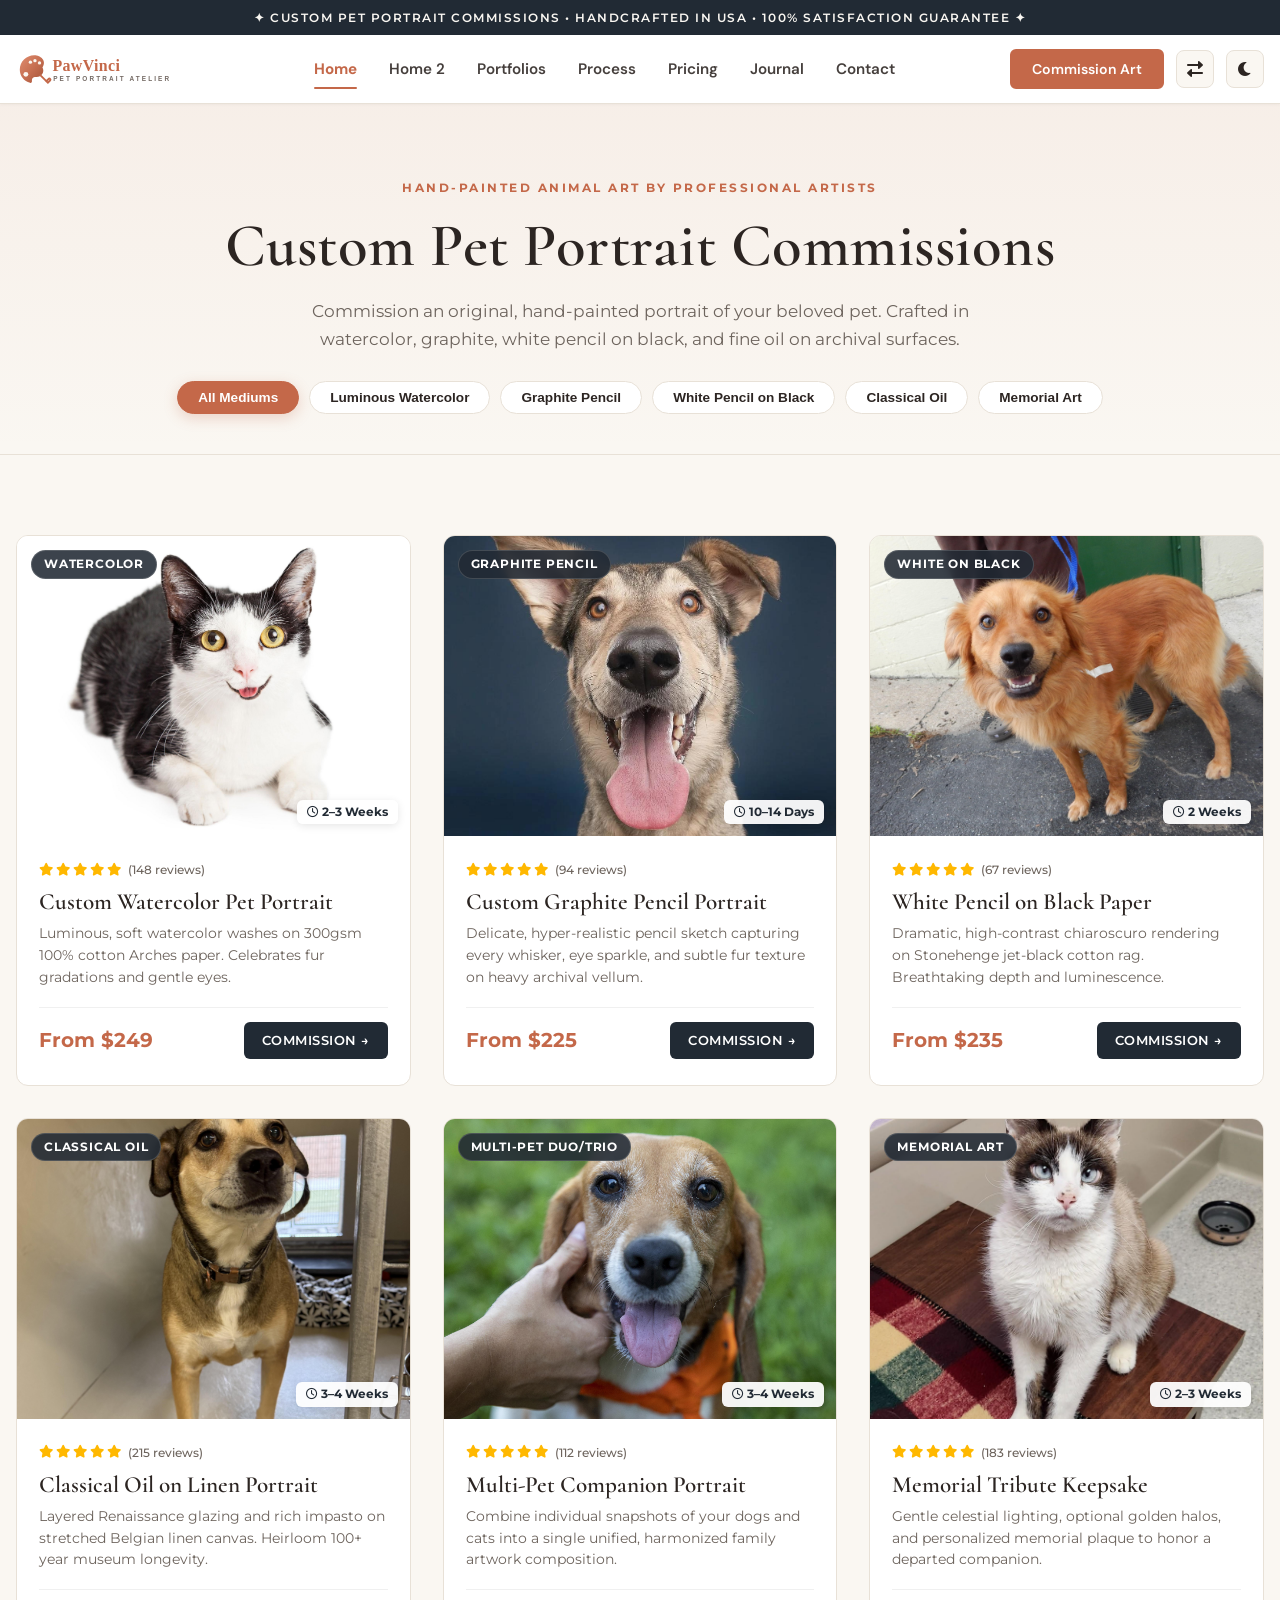
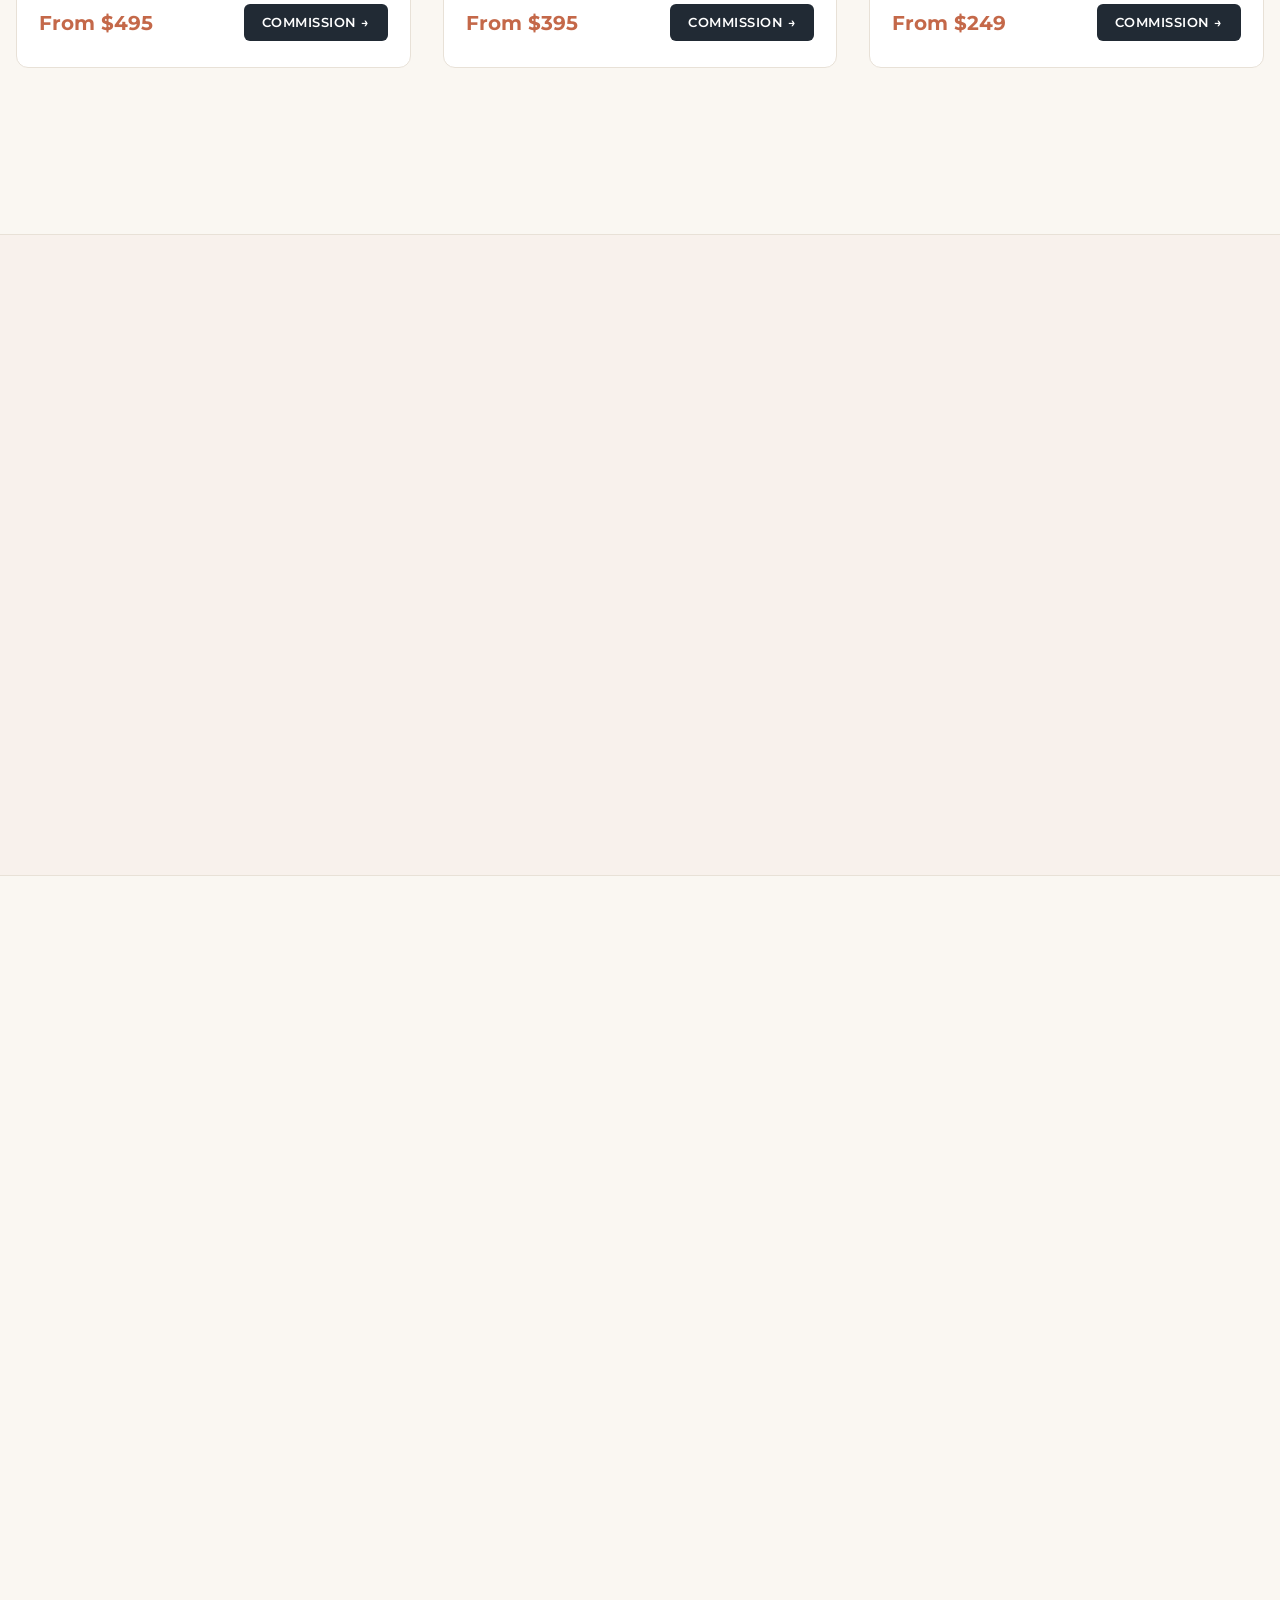
==== index.html @ a44b0733 "feat: complete PawVinci Custom Pet Portrait Artist Studio website" ====
<!DOCTYPE html>
<html lang="en" dir="ltr" data-theme="light">

<head>
  <meta charset="UTF-8">
  <meta name="viewport" content="width=device-width, initial-scale=1.0">
  <title>PawVinci Atelier | Custom Pet Portrait Commissions &amp; Hand-Painted Animal Art</title>
  <link rel="icon" type="image/svg+xml" href="assets/images/favicon.svg">
  <meta name="description"
    content="Commission a custom, hand-painted portrait of your pet. Crafted in watercolor, graphite, white pencil, and oil by professional fine artists.">
  <link
    href="https://fonts.googleapis.com/css2?family=Cormorant:ital,wght@0,400;0,600;0,700;1,400;1,600&family=Montserrat:wght@300;400;500;600;700&family=Playfair+Display:ital,wght@0,600;0,700;1,400&family=DM+Sans:wght@400;500;600;700&display=swap"
    rel="stylesheet">
  <link rel="stylesheet" href="assets/css/style.css">
  <link rel="stylesheet" href="https://cdnjs.cloudflare.com/ajax/libs/font-awesome/6.0.0/css/all.min.css">
  <link rel="stylesheet" href="assets/css/rtl.css">
  <style>
    :root {
      --collection-serif: 'Cormorant', 'Playfair Display', serif;
      --collection-sans: 'Montserrat', 'DM Sans', sans-serif;
      --collection-primary: #C46849;
      --collection-dark: #212A34;
      --collection-bg: var(--bg-light);
      --collection-surface: var(--surface-color);
    }

    body {
      font-family: var(--collection-sans);
    }

    /* Collection Hero */
    .collection-hero {
      padding: 70px 0 40px;
      text-align: center;
      background: linear-gradient(180deg, rgba(196, 104, 73, 0.06) 0%, rgba(250, 247, 242, 0) 100%);
      border-bottom: 1px solid var(--border-color);
    }

    .collection-eyebrow {
      font-size: 0.78rem;
      font-weight: 700;
      text-transform: uppercase;
      letter-spacing: 2.5px;
      color: var(--primary);
      margin-bottom: 12px;
      display: inline-block;
    }

    .collection-title {
      font-family: var(--collection-serif);
      font-size: clamp(2.4rem, 5vw, 3.8rem);
      font-weight: 600;
      color: var(--text-color);
      line-height: 1.18;
      max-width: 850px;
      margin: 0 auto 16px;
      letter-spacing: 0.5px;
    }

    .collection-lead {
      font-size: 1.05rem;
      color: var(--text-muted);
      max-width: 680px;
      margin: 0 auto 28px;
      line-height: 1.65;
    }

    /* Filter / Medium Tabs */
    .collection-filter-bar {
      display: flex;
      justify-content: center;
      flex-wrap: wrap;
      gap: 10px;
      margin-top: 24px;
    }

    .filter-pill {
      background: var(--surface-color);
      border: 1px solid var(--border-color);
      color: var(--text-color);
      padding: 8px 20px;
      border-radius: 30px;
      font-size: 0.85rem;
      font-weight: 600;
      cursor: pointer;
      transition: all 0.25s ease;
    }

    .filter-pill:hover,
    .filter-pill.active {
      background: var(--primary);
      border-color: var(--primary);
      color: #fff;
      box-shadow: 0 4px 14px rgba(196, 104, 73, 0.25);
    }

    /* Product Collection Grid */
    .collection-products-grid {
      display: grid;
      grid-template-columns: repeat(3, 1fr);
      gap: 32px;
      padding: 50px 0 70px;
    }

    @media (max-width: 992px) {
      .collection-products-grid {
        grid-template-columns: repeat(2, 1fr);
        gap: 24px;
      }
    }

    @media (max-width: 600px) {
      .collection-products-grid {
        grid-template-columns: 1fr;
      }
    }

    .product-artwork-card {
      background: var(--surface-color);
      border: 1px solid var(--border-color);
      border-radius: 12px;
      overflow: hidden;
      display: flex;
      flex-direction: column;
      transition: transform 0.35s ease, box-shadow 0.35s ease, border-color 0.35s ease;
      position: relative;
    }

    .product-artwork-card:hover {
      transform: translateY(-6px);
      box-shadow: 0 16px 36px rgba(0, 0, 0, 0.08);
      border-color: var(--card-hover-border);
    }

    .product-img-wrapper {
      position: relative;
      height: 300px;
      overflow: hidden;
      background: #F2ECE4;
    }

    .product-img-wrapper img {
      width: 100%;
      height: 100%;
      object-fit: cover;
      transition: transform 0.5s ease;
    }

    .product-artwork-card:hover .product-img-wrapper img {
      transform: scale(1.05);
    }

    .product-medium-tag {
      position: absolute;
      top: 14px;
      left: 14px;
      background: rgba(33, 42, 52, 0.88);
      backdrop-filter: blur(4px);
      color: #fff;
      font-size: 0.72rem;
      font-weight: 700;
      letter-spacing: 0.8px;
      text-transform: uppercase;
      padding: 4px 12px;
      border-radius: 20px;
      border: 1px solid rgba(255, 255, 255, 0.15);
    }

    .product-badge-turnaround {
      position: absolute;
      bottom: 12px;
      right: 12px;
      background: rgba(255, 255, 255, 0.94);
      color: var(--collection-dark);
      font-size: 0.72rem;
      font-weight: 700;
      padding: 3px 10px;
      border-radius: 6px;
      box-shadow: 0 2px 8px rgba(0, 0, 0, 0.1);
    }

    .product-card-body {
      padding: 24px 22px 26px;
      display: flex;
      flex-direction: column;
      flex-grow: 1;
    }

    .product-stars {
      color: #FFB800;
      font-size: 0.8rem;
      margin-bottom: 8px;
      display: flex;
      align-items: center;
      gap: 3px;
    }

    .product-stars span {
      color: var(--text-muted);
      font-size: 0.78rem;
      font-weight: 500;
      margin-left: 4px;
    }

    .product-card-title {
      font-family: var(--collection-serif);
      font-size: 1.45rem;
      font-weight: 600;
      color: var(--text-color);
      line-height: 1.25;
      margin-bottom: 6px;
    }

    .product-card-desc {
      font-size: 0.88rem;
      color: var(--text-muted);
      line-height: 1.55;
      margin-bottom: 18px;
      flex-grow: 1;
    }

    .product-card-footer {
      display: flex;
      justify-content: space-between;
      align-items: center;
      border-top: 1px solid rgba(0, 0, 0, 0.06);
      padding-top: 14px;
      margin-top: auto;
    }

    .product-price-display {
      font-size: 1.25rem;
      font-weight: 700;
      color: var(--primary);
    }

    .product-order-btn {
      padding: 8px 18px;
      background: var(--collection-dark);
      color: #fff;
      border-radius: 6px;
      font-size: 0.82rem;
      font-weight: 600;
      letter-spacing: 0.5px;
      text-transform: uppercase;
      transition: all 0.2s ease;
    }

    .product-order-btn:hover {
      background: var(--primary);
      transform: translateY(-2px);
    }

    /* Artist Bio Section */
    .artist-story-section {
      background: rgba(196, 104, 73, 0.04);
      padding: 80px 0;
      border-top: 1px solid var(--border-color);
      border-bottom: 1px solid var(--border-color);
    }

    .artist-split-grid {
      display: grid;
      grid-template-columns: 1fr 1.25fr;
      gap: 50px;
      align-items: center;
    }

    @media (max-width: 850px) {
      .artist-split-grid {
        grid-template-columns: 1fr;
        gap: 30px;
      }
    }

    .artist-portrait-img {
      width: 100%;
      height: 480px;
      object-fit: cover;
      border-radius: 16px;
      box-shadow: 0 16px 36px rgba(0, 0, 0, 0.08);
      border: 4px solid #fff;
    }

    /* Reviews Section (Judge.me Style) */
    .reviews-badge-header {
      text-align: center;
      margin-bottom: 40px;
    }

    .reviews-card-grid {
      display: grid;
      grid-template-columns: repeat(auto-fit, minmax(300px, 1fr));
      gap: 24px;
    }

    .collection-review-card {
      background: var(--surface-color);
      border: 1px solid var(--border-color);
      border-radius: 12px;
      padding: 24px;
      box-shadow: 0 4px 16px rgba(0, 0, 0, 0.02);
    }
  </style>
</head>

<body>

  <!-- Top Announcement Bar -->
  <div class="top-announcement-bar">
    <span>✦ Custom Pet Portrait Commissions &bull; Handcrafted in USA &bull; 100% Satisfaction Guarantee ✦</span>
  </div>

  <!-- Drawer Nav -->
  <div class="drawer-overlay"></div>
  <nav class="nav-drawer">
    <button class="drawer-close" aria-label="Close menu">&times;</button>
    <div class="drawer-links">
      <a href="index.html" class="active">Home</a>
      <a href="home2.html">Home 2</a>
      <a href="services.html">Portfolios</a>
      <a href="about.html">Process</a>
      <a href="pricing.html">Pricing</a>
      <a href="blog.html">Journal</a>
      <a href="contact.html">Contact</a>
    </div>
    <div class="drawer-actions">
      <div class="drawer-toggles">
        <button class="btn-icon rtl-toggle" aria-label="Toggle RTL" title="Toggle RTL"><i
            class="fa-solid fa-right-left"></i></button>
        <button class="btn-icon theme-toggle" aria-label="Toggle dark mode" title="Toggle Theme"><i
            class="fa-solid fa-moon"></i></button>
      </div>
      <a href="contact.html" class="btn btn-primary btn-full">Commission Art</a>
    </div>
  </nav>

  <!-- Main Nav -->
  <nav class="navbar">
    <div class="container">
      <a href="index.html" class="logo">
        <img src="assets/images/logo.svg" alt="PawVinci Pet Portrait Studio" style="height: 38px; width: auto;">
      </a>
      <div class="nav-links">
        <a href="index.html" class="active">Home</a>
        <a href="home2.html">Home 2</a>
        <a href="services.html">Portfolios</a>
        <a href="about.html">Process</a>
        <a href="pricing.html">Pricing</a>
        <a href="blog.html">Journal</a>
        <a href="contact.html">Contact</a>
      </div>
      <div class="nav-actions">
        <a href="contact.html" class="btn btn-primary btn-nav">Commission Art</a>
        <button class="btn-icon rtl-toggle" aria-label="Toggle RTL" title="Toggle RTL"><i
            class="fa-solid fa-right-left"></i></button>
        <button class="btn-icon theme-toggle" aria-label="Toggle dark mode" title="Toggle Theme"><i
            class="fa-solid fa-moon"></i></button>
      </div>
      <button class="hamburger" aria-label="Open menu"><i class="fa-solid fa-bars"></i></button>
    </div>
  </nav>

  <!-- Section 1: Collection Hero Header -->
  <header class="collection-hero">
    <div class="container">
      <span class="collection-eyebrow">Hand-Painted Animal Art by Professional Artists</span>
      <h1 class="collection-title">Custom Pet Portrait Commissions</h1>
      <p class="collection-lead">
        Commission an original, hand-painted portrait of your beloved pet. Crafted in watercolor, graphite, white pencil
        on black, and fine oil on archival surfaces.
      </p>

      <!-- Filter / Category Tabs -->
      <div class="collection-filter-bar fade-in-up">
        <button class="filter-pill active" onclick="filterMedium('all', this)">All Mediums</button>
        <button class="filter-pill" onclick="filterMedium('watercolor', this)">Luminous Watercolor</button>
        <button class="filter-pill" onclick="filterMedium('graphite', this)">Graphite Pencil</button>
        <button class="filter-pill" onclick="filterMedium('white-pencil', this)">White Pencil on Black</button>
        <button class="filter-pill" onclick="filterMedium('oil', this)">Classical Oil</button>
        <button class="filter-pill" onclick="filterMedium('memorial', this)">Memorial Art</button>
      </div>
    </div>
  </header>

  <!-- Section 2: Collection Product Showcase Grid -->
  <section class="section-padding" style="padding-top: 30px;">
    <div class="container">

      <div class="collection-products-grid">

        <!-- Product 1: Watercolor Portrait -->
        <article class="product-artwork-card fade-in-up" data-category="watercolor">
          <div class="product-img-wrapper">
            <img src="assets/images/CATS.png"
              alt="Custom Watercolor Pet Portrait">
            <span class="product-medium-tag">Watercolor</span>
            <span class="product-badge-turnaround"><i class="fa-regular fa-clock"></i> 2–3 Weeks</span>
          </div>
          <div class="product-card-body">
            <div class="product-stars">
              <i class="fa-solid fa-star"></i><i class="fa-solid fa-star"></i><i class="fa-solid fa-star"></i><i
                class="fa-solid fa-star"></i><i class="fa-solid fa-star"></i>
              <span>(148 reviews)</span>
            </div>
            <h3 class="product-card-title">Custom Watercolor Pet Portrait</h3>
            <p class="product-card-desc">Luminous, soft watercolor washes on 300gsm 100% cotton Arches paper. Celebrates
              fur gradations and gentle eyes.</p>
            <div class="product-card-footer">
              <span class="product-price-display">From $249</span>
              <a href="contact.html?style=watercolor" class="product-order-btn">Commission &rarr;</a>
            </div>
          </div>
        </article>

        <!-- Product 2: Graphite Pencil Portrait -->
        <article class="product-artwork-card fade-in-up" data-category="graphite" style="transition-delay: 100ms;">
          <div class="product-img-wrapper">
            <img src="assets/images/DOGS.png"
              alt="Custom Graphite Pencil Pet Portrait">
            <span class="product-medium-tag">Graphite Pencil</span>
            <span class="product-badge-turnaround"><i class="fa-regular fa-clock"></i> 10–14 Days</span>
          </div>
          <div class="product-card-body">
            <div class="product-stars">
              <i class="fa-solid fa-star"></i><i class="fa-solid fa-star"></i><i class="fa-solid fa-star"></i><i
                class="fa-solid fa-star"></i><i class="fa-solid fa-star"></i>
              <span>(94 reviews)</span>
            </div>
            <h3 class="product-card-title">Custom Graphite Pencil Portrait</h3>
            <p class="product-card-desc">Delicate, hyper-realistic pencil sketch capturing every whisker, eye sparkle,
              and subtle fur texture on heavy archival vellum.</p>
            <div class="product-card-footer">
              <span class="product-price-display">From $225</span>
              <a href="contact.html?style=graphite" class="product-order-btn">Commission &rarr;</a>
            </div>
          </div>
        </article>

        <!-- Product 3: White Pencil on Black Paper -->
        <article class="product-artwork-card fade-in-up" data-category="white-pencil" style="transition-delay: 200ms;">
          <div class="product-img-wrapper">
            <img src="assets/images/Duke.png"
              alt="Custom White Pencil on Black Paper Portrait">
            <span class="product-medium-tag">White on Black</span>
            <span class="product-badge-turnaround"><i class="fa-regular fa-clock"></i> 2 Weeks</span>
          </div>
          <div class="product-card-body">
            <div class="product-stars">
              <i class="fa-solid fa-star"></i><i class="fa-solid fa-star"></i><i class="fa-solid fa-star"></i><i
                class="fa-solid fa-star"></i><i class="fa-solid fa-star"></i>
              <span>(67 reviews)</span>
            </div>
            <h3 class="product-card-title">White Pencil on Black Paper</h3>
            <p class="product-card-desc">Dramatic, high-contrast chiaroscuro rendering on Stonehenge jet-black cotton
              rag. Breathtaking depth and luminescence.</p>
            <div class="product-card-footer">
              <span class="product-price-display">From $235</span>
              <a href="contact.html?style=whitepencil" class="product-order-btn">Commission &rarr;</a>
            </div>
          </div>
        </article>

        <!-- Product 4: Classical Oil on Linen -->
        <article class="product-artwork-card fade-in-up" data-category="oil">
          <div class="product-img-wrapper">
            <img src="assets/images/Luna.png"
              alt="Custom Classical Oil on Linen Portrait">
            <span class="product-medium-tag">Classical Oil</span>
            <span class="product-badge-turnaround"><i class="fa-regular fa-clock"></i> 3–4 Weeks</span>
          </div>
          <div class="product-card-body">
            <div class="product-stars">
              <i class="fa-solid fa-star"></i><i class="fa-solid fa-star"></i><i class="fa-solid fa-star"></i><i
                class="fa-solid fa-star"></i><i class="fa-solid fa-star"></i>
              <span>(215 reviews)</span>
            </div>
            <h3 class="product-card-title">Classical Oil on Linen Portrait</h3>
            <p class="product-card-desc">Layered Renaissance glazing and rich impasto on stretched Belgian linen canvas.
              Heirloom 100+ year museum longevity.</p>
            <div class="product-card-footer">
              <span class="product-price-display">From $495</span>
              <a href="contact.html?style=oil" class="product-order-btn">Commission &rarr;</a>
            </div>
          </div>
        </article>

        <!-- Product 5: Multi-Pet Commission -->
        <article class="product-artwork-card fade-in-up" data-category="watercolor" style="transition-delay: 100ms;">
          <div class="product-img-wrapper">
            <img src="assets/images/Milo.png"
              alt="Multi-Pet Duo and Trio Commission">
            <span class="product-medium-tag">Multi-Pet Duo/Trio</span>
            <span class="product-badge-turnaround"><i class="fa-regular fa-clock"></i> 3–4 Weeks</span>
          </div>
          <div class="product-card-body">
            <div class="product-stars">
              <i class="fa-solid fa-star"></i><i class="fa-solid fa-star"></i><i class="fa-solid fa-star"></i><i
                class="fa-solid fa-star"></i><i class="fa-solid fa-star"></i>
              <span>(112 reviews)</span>
            </div>
            <h3 class="product-card-title">Multi-Pet Companion Portrait</h3>
            <p class="product-card-desc">Combine individual snapshots of your dogs and cats into a single unified,
              harmonized family artwork composition.</p>
            <div class="product-card-footer">
              <span class="product-price-display">From $395</span>
              <a href="contact.html?style=multipet" class="product-order-btn">Commission &rarr;</a>
            </div>
          </div>
        </article>

        <!-- Product 6: Memorial Tribute Art -->
        <article class="product-artwork-card fade-in-up" data-category="memorial" style="transition-delay: 200ms;">
          <div class="product-img-wrapper">
            <img src="assets/images/Chloe.png"
              alt="Memorial Tribute Pet Portrait">
            <span class="product-medium-tag">Memorial Art</span>
            <span class="product-badge-turnaround"><i class="fa-regular fa-clock"></i> 2–3 Weeks</span>
          </div>
          <div class="product-card-body">
            <div class="product-stars">
              <i class="fa-solid fa-star"></i><i class="fa-solid fa-star"></i><i class="fa-solid fa-star"></i><i
                class="fa-solid fa-star"></i><i class="fa-solid fa-star"></i>
              <span>(183 reviews)</span>
            </div>
            <h3 class="product-card-title">Memorial Tribute Keepsake</h3>
            <p class="product-card-desc">Gentle celestial lighting, optional golden halos, and personalized memorial
              plaque to honor a departed companion.</p>
            <div class="product-card-footer">
              <span class="product-price-display">From $249</span>
              <a href="contact.html?style=memorial" class="product-order-btn">Commission &rarr;</a>
            </div>
          </div>
        </article>

      </div>

    </div>
  </section>

  <!-- Section 3: Meet Artist Eleanor Vance (Atelier Story) -->
  <section class="artist-story-section">
    <div class="container">
      <div class="artist-split-grid">
        <div class="fade-in-up">
          <img src="assets/images/artist-studio.jpg"
            alt="Artist in Studio" class="artist-portrait-img">
        </div>
        <div class="fade-in-up" style="transition-delay: 150ms;">
          <span class="collection-eyebrow">Behind the Brush</span>
          <h2
            style="font-family: var(--collection-serif); font-size: clamp(2rem, 3.5vw, 2.75rem); color: var(--text-color); margin-bottom: 16px;">
            "Every animal has a soul worth celebrating in fine art."
          </h2>
          <p style="color: var(--text-muted); font-size: 1rem; line-height: 1.7; margin-bottom: 16px;">
            Welcome to the atelier! I specialize in capturing the nuanced expressions, the mischievous twinkle in the
            eyes, and the quiet devotion of your furry companions.
          </p>
          <p style="color: var(--text-muted); font-size: 1rem; line-height: 1.7; margin-bottom: 24px;">
            Whether working in fluid translucent watercolors or rich classical oils, every portrait is hand-painted on
            museum-grade archival surfaces with 100% devotion.
          </p>
          <div style="display: flex; gap: 16px; flex-wrap: wrap;">
            <a href="about.html" class="btn btn-primary">Read Commission Process</a>
            <a href="contact.html" class="btn btn-outline">Send Your Photos &rarr;</a>
          </div>
        </div>
      </div>
    </div>
  </section>

  <!-- Section 4: Verified Reviews -->
  <section class="section-padding">
    <div class="container">
      <div class="reviews-badge-header fade-in-up">
        <span class="collection-eyebrow">Verified Collector Reviews</span>
        <h2 style="font-family: var(--collection-serif); font-size: clamp(2rem, 4vw, 3rem); color: var(--text-color);">
          Loved by Pet Parents Across the Globe
        </h2>
        <div style="display: flex; align-items: center; justify-content: center; gap: 8px; margin-top: 8px;">
          <div style="color: #FFB800; font-size: 1.1rem;">
            <i class="fa-solid fa-star"></i><i class="fa-solid fa-star"></i><i class="fa-solid fa-star"></i><i
              class="fa-solid fa-star"></i><i class="fa-solid fa-star"></i>
          </div>
          <strong style="font-size: 1.05rem; color: var(--text-color);">5.0 / 5.0</strong>
          <span style="color: var(--text-muted); font-size: 0.9rem;">based on 840+ verified reviews</span>
        </div>
      </div>

      <div class="reviews-card-grid">
        <div class="collection-review-card fade-in-up">
          <div style="color: #FFB800; font-size: 0.85rem; margin-bottom: 8px;"><i class="fa-solid fa-star"></i><i
              class="fa-solid fa-star"></i><i class="fa-solid fa-star"></i><i class="fa-solid fa-star"></i><i
              class="fa-solid fa-star"></i></div>
          <h4 style="font-family: var(--collection-serif); font-size: 1.2rem; margin-bottom: 6px;">"Brought tears of pure
            joy!"</h4>
          <p style="font-size: 0.9rem; color: var(--text-muted); font-style: italic; margin-bottom: 12px;">"The
            watercolor portrait of our rescue dog Ollie arrived today and we couldn't stop staring. The fur details and
            eye reflections look like magic."</p>
          <strong style="font-size: 0.82rem; text-transform: uppercase; color: var(--text-color);">&mdash; Caroline M.
            &bull; Verified Buyer</strong>
        </div>

        <div class="collection-review-card fade-in-up" style="transition-delay: 100ms;">
          <div style="color: #FFB800; font-size: 0.85rem; margin-bottom: 8px;"><i class="fa-solid fa-star"></i><i
              class="fa-solid fa-star"></i><i class="fa-solid fa-star"></i><i class="fa-solid fa-star"></i><i
              class="fa-solid fa-star"></i></div>
          <h4 style="font-family: var(--collection-serif); font-size: 1.2rem; margin-bottom: 6px;">"The white pencil on
            black paper is stunning"</h4>
          <p style="font-size: 0.9rem; color: var(--text-muted); font-style: italic; margin-bottom: 12px;">"Such a
            dramatic, high-end piece. It is the first thing guests notice when walking into our dining room. Highly
            recommend!"</p>
          <strong style="font-size: 0.82rem; text-transform: uppercase; color: var(--text-color);">&mdash; Thomas K.
            &bull; Verified Buyer</strong>
        </div>

        <div class="collection-review-card fade-in-up" style="transition-delay: 200ms;">
          <div style="color: #FFB800; font-size: 0.85rem; margin-bottom: 8px;"><i class="fa-solid fa-star"></i><i
              class="fa-solid fa-star"></i><i class="fa-solid fa-star"></i><i class="fa-solid fa-star"></i><i
              class="fa-solid fa-star"></i></div>
          <h4 style="font-family: var(--collection-serif); font-size: 1.2rem; margin-bottom: 6px;">"A priceless tribute to
            our Bella"</h4>
          <p style="font-size: 0.9rem; color: var(--text-muted); font-style: italic; margin-bottom: 12px;">"We lost
            Bella last fall. Having this oil painting on our mantel brings us comfort every evening. The artist was so
            compassionate throughout."</p>
          <strong style="font-size: 0.82rem; text-transform: uppercase; color: var(--text-color);">&mdash; Michael &amp;
            Sarah G. &bull; Verified Buyer</strong>
        </div>
      </div>
    </div>
  </section>

  <!-- CTA Banner -->
  <section class="cta-banner fade-in-up">
    <div class="container" style="display: flex; flex-direction: column; align-items: center; text-align: center;">
      <span class="collection-eyebrow"
        style="color: #FAF7F2; background: rgba(255,255,255,0.18); padding: 4px 14px; border-radius: 20px;">Limited
        Studio Commissions Available</span>
      <h2 style="font-family: var(--collection-serif); font-size: clamp(2rem, 4vw, 3rem);">Commission Your Pet's Heirloom
      </h2>
      <p class="mb-6" style="max-width: 520px; color: rgba(255,255,255,0.92);">Upload your photos today for a free
        composition and medium consultation.</p>
      <a href="contact.html" class="btn btn-primary btn-lg">Request Custom Quote &rarr;</a>
    </div>
  </section>

  <!-- Footer -->
  <footer class="footer">
    <div class="container">
      <div class="footer-grid fade-in-up">
        <div style="text-align: inherit;">
          <a href="index.html" class="logo">
            <img src="assets/images/logo.svg" alt="PawVinci Pet Portrait Studio" style="height: 38px; width: auto;">
          </a>
          <p class="footer-desc">Bespoke fine art pet portraiture honoring loyal companions worldwide. Hand-crafted in
            watercolor, graphite, white pencil, and oil since 2012.</p>
          <div class="social-icons">
            <a href="#" class="social-icon instagram" aria-label="Instagram"><i class="fab fa-instagram"></i></a>
            <a href="#" class="social-icon facebook" aria-label="Facebook"><i class="fab fa-facebook-f"></i></a>
            <a href="#" class="social-icon pinterest" aria-label="Pinterest"><i class="fab fa-pinterest-p"></i></a>
            <a href="#" class="social-icon youtube" aria-label="YouTube"><i class="fab fa-youtube"></i></a>
          </div>
        </div>
        <div>
          <h4 class="footer-heading">Studio Navigation</h4>
          <ul class="footer-links">
            <li><a href="index.html">Home</a></li>
            <li><a href="home2.html">Home 2</a></li>
            <li><a href="services.html">Portfolio by Medium</a></li>
            <li><a href="about.html">Commission Process</a></li>
            <li><a href="pricing.html">Pricing &amp; Sizes</a></li>
            <li><a href="contact.html">Request a Portrait</a></li>
          </ul>
        </div>
        <div>
          <h4 class="footer-heading">Artistic Mediums</h4>
          <ul class="footer-links">
            <li><a href="services.html#watercolor">Luminous Watercolor</a></li>
            <li><a href="services.html#graphite">Graphite Pencil Sketch</a></li>
            <li><a href="services.html#white-pencil">White Pencil on Black</a></li>
            <li><a href="services.html#oil">Classical Oil on Linen</a></li>
            <li><a href="services.html#memorial">Memorial Artworks</a></li>
          </ul>
        </div>
        <div>
          <h4 class="footer-heading">Atelier Updates</h4>
          <p style="font-size: 0.88rem; color: var(--text-muted); margin-bottom: 12px;">Receive studio release
            announcements, framing guides, and pet art stories.</p>
          <form class="newsletter-form">
            <input type="email" class="form-control" placeholder="Your email address" required>
            <button type="submit" class="btn btn-primary" style="padding: 12px 18px;"
              aria-label="Subscribe">&rarr;</button>
          </form>
        </div>
      </div>
      <div class="footer-bottom fade-in-up">
        <p>&copy; 2026 PawVinci Atelier. Custom Pet Portrait Artist Studio. All rights reserved.</p>
      </div>
    </div>
  </footer>

  <button class="back-to-top" aria-label="Back to top">↑</button>
  <script src="assets/js/main.js"></script>

  <!-- Interactive Filter Script for Collection -->
  <script>
    function filterMedium(category, btn) {
      document.querySelectorAll('.filter-pill').forEach(b => b.classList.remove('active'));
      btn.classList.add('active');

      const cards = document.querySelectorAll('.product-artwork-card');
      cards.forEach(card => {
        if (category === 'all' || card.getAttribute('data-category') === category) {
          card.style.display = 'flex';
        } else {
          card.style.display = 'none';
        }
      });
    }
  </script>
</body>

</html>
---- assets/css/style.css ----
/* 1. CSS Custom Properties (:root tokens) */
:root {
  --primary: #C46849;
  --primary-hover: #AC5639;
  --secondary: #2D2522;
  --accent-ivory: #FAF6F0;
  --accent-sage: #6E8C76;
  --bg-light: #FAF7F2;
  --bg-dark: #1A1615;
  --surface-dark: #25201D;
  --font-display: 'Playfair Display', serif;
  --font-body: 'DM Sans', sans-serif;
  --text-dark: #2C2522;
  --text-light: #F7F2EC;
  --border-light: #E8E1D7;
  --border-dark: #38302B;
  --spacing-1: 4px;
  --spacing-2: 8px;
  --spacing-3: 12px;
  --spacing-4: 16px;
  --spacing-5: 24px;
  --spacing-6: 32px;
  --spacing-7: 48px;
  --spacing-8: 64px;
  --spacing-9: 96px;
  --container-width: 1280px;
}

:root {
  --bg-color: var(--bg-light);
  --surface-color: #FFFFFF;
  --text-color: var(--text-dark);
  --text-muted: #6D645D;
  --border-color: var(--border-light);
  --overlay-bg: rgba(26, 22, 21, 0.62);
  --card-hover-border: rgba(196, 104, 73, 0.45);
}

[data-theme="dark"] {
  --bg-color: var(--bg-dark);
  --surface-color: var(--surface-dark);
  --text-color: var(--text-light);
  --text-muted: #A69C95;
  --border-color: var(--border-dark);
  --overlay-bg: rgba(20, 17, 16, 0.78);
  --card-hover-border: rgba(196, 104, 73, 0.45);
}

/* 2. Reset & Base */
*,
*::before,
*::after {
  box-sizing: border-box;
  margin: 0;
  padding: 0;
}

html {
  scroll-behavior: smooth;
}

body {
  font-family: var(--font-body);
  background-color: var(--bg-color);
  color: var(--text-color);
  line-height: 1.6;
  transition: background-color 0.3s ease, color 0.3s ease;
  overflow-x: hidden;
}

a {
  text-decoration: none;
  color: inherit;
}

ul {
  list-style: none;
}

img {
  max-width: 100%;
  height: auto;
  display: block;
}

/* 3. Typography */
h1,
h2,
h3,
h4,
h5,
h6 {
  font-family: var(--font-display);
  font-weight: 700;
  line-height: 1.2;
  margin-bottom: var(--spacing-4);
}

h1 {
  font-size: clamp(2.5rem, 5vw, 4.5rem);
}

h2 {
  font-size: clamp(2rem, 4vw, 3rem);
}

h3 {
  font-size: clamp(1.5rem, 3vw, 2.25rem);
}

p {
  margin-bottom: var(--spacing-4);
  color: var(--text-muted);
}

/* 4. Utilities */
.container {
  width: 100%;
  max-width: var(--container-width);
  margin: 0 auto;
  padding: 0 var(--spacing-4);
}

.text-center {
  text-align: center;
}

.text-primary {
  color: var(--primary);
}

.mb-1 {
  margin-bottom: var(--spacing-1);
}

.mb-2 {
  margin-bottom: var(--spacing-2);
}

.mb-4 {
  margin-bottom: var(--spacing-4);
}

.mb-6 {
  margin-bottom: var(--spacing-6);
}

.mb-8 {
  margin-bottom: var(--spacing-8);
}

.mt-2 {
  margin-top: var(--spacing-2);
}

.mt-4 {
  margin-top: var(--spacing-4);
}

.mt-6 {
  margin-top: var(--spacing-6);
}

.mt-8 {
  margin-top: var(--spacing-8);
}

.mt-12 {
  margin-top: var(--spacing-9);
}

.section-padding {
  padding: var(--spacing-9) 0;
}

/* 4.5 Top Announcement Ribbon */
.top-announcement-bar {
  background: #212A34;
  color: #FAF7F2;
  padding: 9px 16px;
  font-size: 0.76rem;
  font-weight: 600;
  letter-spacing: 1.5px;
  text-transform: uppercase;
  text-align: center;
  line-height: 1.4;
  display: block;
  width: 100%;
}

[data-theme="dark"] .top-announcement-bar {
  background: #141110;
  color: #EAE5DE;
  border-bottom: 1px solid rgba(255, 255, 255, 0.06);
}

/* 5. Navbar */
.navbar {
  position: sticky;
  top: 0;
  left: 0;
  width: 100%;
  z-index: 1000;
  transition: all 0.3s ease;
  padding: 14px 0;
  background: var(--surface-color);
  border-bottom: 1px solid var(--border-color);
  color: var(--text-color);
  box-shadow: 0 1px 3px rgba(0, 0, 0, 0.04);
}

.navbar.scrolled {
  background: var(--surface-color);
  padding: 12px 0;
  box-shadow: 0 4px 20px rgba(0, 0, 0, 0.08);
}

[data-theme="dark"] .navbar {
  background: rgba(37, 32, 29, 0.96);
  border-bottom: 1px solid var(--border-color);
  color: var(--text-color);
}

[data-theme="dark"] .navbar.scrolled {
  background: rgba(30, 26, 24, 0.98);
  border-bottom: 1px solid var(--border-color);
  box-shadow: 0 4px 24px rgba(0, 0, 0, 0.4);
}

.navbar .container {
  display: flex;
  align-items: center;
  justify-content: space-between;
}

.nav-drawer,
.drawer-overlay {
  display: none;
}

.logo {
  display: flex;
  align-items: center;
  text-decoration: none;
}

.logo img {
  height: 38px;
  width: auto;
  transition: filter 0.3s ease;
}

[data-theme="dark"] .logo img {
  filter: brightness(1.15) contrast(1.05);
}

.nav-links {
  display: flex;
  gap: var(--spacing-5);
  align-items: center;
}

.nav-links a,
.nav-links a:link,
.nav-links a:visited {
  font-family: var(--font-body);
  font-weight: 600;
  font-size: 0.95rem;
  color: var(--text-color) !important;
  transition: color 0.2s ease, opacity 0.2s ease;
  position: relative;
  padding: 8px 4px;
  text-decoration: none;
  display: inline-block;
  opacity: 0.88;
}

.nav-links a:hover {
  color: var(--primary) !important;
  opacity: 1;
}

.nav-links a.active {
  color: var(--primary) !important;
  font-weight: 700;
  opacity: 1;
}

.nav-links a.active::after {
  content: '';
  position: absolute;
  left: 4px;
  right: 4px;
  bottom: 0;
  height: 2.5px;
  background: var(--primary);
  border-radius: 3px;
}

/* Explicit Light & Dark Mode Navigation Text Colors */
[data-theme="light"] .nav-links a,
:root:not([data-theme="dark"]) .nav-links a {
  color: #2C2522 !important;
}

[data-theme="light"] .nav-links a:hover,
:root:not([data-theme="dark"]) .nav-links a:hover,
[data-theme="light"] .nav-links a.active,
:root:not([data-theme="dark"]) .nav-links a.active {
  color: var(--primary) !important;
}

[data-theme="dark"] .nav-links a {
  color: #F7F2EC !important;
}

[data-theme="dark"] .nav-links a:hover,
[data-theme="dark"] .nav-links a.active {
  color: var(--primary) !important;
}

.nav-actions {
  display: flex;
  align-items: center;
  gap: var(--spacing-3);
  color: var(--text-color);
}

.nav-actions .btn-icon,
.drawer-toggles .btn-icon {
  width: 38px;
  height: 38px;
  border-radius: 8px;
  border: 1px solid var(--border-color);
  background: var(--bg-light);
  color: var(--text-color) !important;
  display: flex;
  align-items: center;
  justify-content: center;
  font-size: 1rem;
  cursor: pointer;
  transition: all 0.25s ease;
}

[data-theme="light"] .nav-actions .btn-icon,
:root:not([data-theme="dark"]) .nav-actions .btn-icon {
  background: #FAF7F2;
  color: #2C2522 !important;
  border-color: #E8E1D7;
}

[data-theme="dark"] .nav-actions .btn-icon {
  background: #1A1615;
  color: #F7F2EC !important;
  border-color: #38302B;
}

.nav-actions .btn-icon:hover,
.drawer-toggles .btn-icon:hover {
  border-color: var(--primary) !important;
  color: var(--primary) !important;
  transform: translateY(-2px);
}

.hamburger {
  display: none;
  background: none;
  border: none;
  color: var(--text-color);
  font-size: 1.5rem;
  cursor: pointer;
  padding: 8px;
}

/* 6. Hero */
.hero {
  background-size: cover;
  background-position: center;
  min-height: 600px;
  height: 100vh;
  position: relative;
  display: flex;
  align-items: center;
  text-align: center;
  color: #fff;
}

.hero::before {
  content: '';
  position: absolute;
  inset: 0;
  background: var(--overlay-bg);
  z-index: 1;
}

.hero-content {
  position: relative;
  z-index: 2;
  max-width: 800px;
  margin: 0 auto;
}

.hero h1 {
  color: #fff;
  margin-bottom: var(--spacing-4);
  font-size: clamp(3rem, 6vw, 5rem);
}

.hero p {
  color: rgba(255, 255, 255, 0.9);
  font-size: 1.125rem;
  margin-bottom: var(--spacing-6);
}

/* 7. Cards & Grid */
.grid {
  display: grid;
  grid-template-columns: repeat(3, 1fr);
  gap: var(--spacing-6);
}

.card {
  display: flex;
  flex-direction: column;
  align-items: center;
  text-align: center;
  background: var(--surface-color);
  border: 1px solid var(--border-color);
  padding: var(--spacing-6);
  border-radius: 8px;
  transition: all 0.3s ease;
}

.card:hover {
  transform: translateY(-6px);
  box-shadow: 0 16px 36px rgba(196, 104, 73, 0.16);
  border-color: var(--card-hover-border);
}

.card-icon {
  font-size: 2.5rem;
  color: var(--primary);
  margin-bottom: var(--spacing-4);
}

.card-title {
  margin-bottom: var(--spacing-2);
}

.card-img {
  width: 100%;
  height: 250px;
  object-fit: cover;
  border-radius: 4px;
  margin-bottom: var(--spacing-4);
}

/* 8. Buttons - Unified Design System */
.btn {
  display: inline-flex;
  align-items: center;
  justify-content: center;
  gap: 8px;
  padding: 12px 28px;
  font-family: var(--font-body);
  font-size: 0.95rem;
  font-weight: 600;
  line-height: 1.3;
  text-align: center;
  text-decoration: none;
  border-radius: 8px;
  border: 2px solid transparent;
  box-sizing: border-box;
  min-height: 48px;
  white-space: nowrap;
  cursor: pointer;
  transition: all 0.25s cubic-bezier(0.4, 0, 0.2, 1);
  box-shadow: none;
}

.btn:focus-visible {
  outline: 3px solid rgba(196, 104, 73, 0.4);
  outline-offset: 2px;
}

.btn-primary {
  background: var(--primary);
  color: #ffffff !important;
  border-color: var(--primary);
}

.btn-primary:hover {
  background: var(--primary-hover);
  border-color: var(--primary-hover);
  color: #ffffff !important;
  transform: translateY(-2px);
  box-shadow: 0 8px 20px rgba(196, 104, 73, 0.25);
}

.btn-primary:active {
  transform: translateY(0);
}

.btn-outline {
  background: transparent;
  color: var(--primary) !important;
  border-color: var(--primary);
}

.btn-outline:hover {
  background: var(--primary);
  color: #ffffff !important;
  border-color: var(--primary);
  transform: translateY(-2px);
  box-shadow: 0 8px 20px rgba(196, 104, 73, 0.22);
}

.btn-outline:active {
  transform: translateY(0);
}

.btn-secondary {
  background: var(--surface-color);
  color: var(--text-color) !important;
  border-color: var(--border-color);
}

.btn-secondary:hover {
  border-color: var(--primary);
  color: var(--primary) !important;
  transform: translateY(-2px);
  box-shadow: var(--shadow-sm);
}

.btn-sm {
  padding: 8px 18px;
  font-size: 0.85rem;
  font-weight: 600;
  min-height: 38px;
  border-radius: 6px;
}

.btn-lg {
  padding: 14px 34px;
  font-size: 1.05rem;
  font-weight: 600;
  min-height: 52px;
  border-radius: 8px;
}

.btn-nav {
  padding: 8px 20px;
  font-size: 0.88rem;
  font-weight: 600;
  min-height: 40px;
  border-radius: 6px;
}

.btn-full {
  width: 100%;
}

.btn-icon {
  background: none;
  border: none;
  color: inherit;
  cursor: pointer;
  font-size: 1.25rem;
  display: flex;
  align-items: center;
  justify-content: center;
  transition: color 0.3s ease;
}

.btn-icon:hover {
  color: var(--primary);
}

/* 9. Footer */
.footer {
  background: var(--surface-dark);
  color: #fff;
  padding: var(--spacing-9) 0 var(--spacing-6);
  border-top: 1px solid #2A2A42;
}

.footer-grid {
  display: grid;
  grid-template-columns: 2fr 1fr 1fr 1fr;
  gap: var(--spacing-8);
  margin-bottom: var(--spacing-8);
}

.footer-logo {
  font-family: var(--font-display);
  font-size: 1.5rem;
  font-weight: 700;
  color: #fff;
  margin-bottom: var(--spacing-2);
  display: block;
}

.footer-desc {
  color: rgba(255, 255, 255, 0.7);
  margin-bottom: var(--spacing-6);
}

.footer-heading {
  font-size: 1.125rem;
  color: #fff;
  margin-bottom: var(--spacing-4);
}

.footer-links li {
  margin-bottom: var(--spacing-2);
}

.footer-links a {
  color: rgba(255, 255, 255, 0.7);
  position: relative;
  transition: color 0.3s ease;
}

.footer-links a::after {
  content: '';
  position: absolute;
  left: 0;
  bottom: -2px;
  height: 1px;
  width: 0;
  background: var(--primary);
  transition: width 0.3s ease;
}

.footer-links a:hover {
  color: var(--primary);
}

.footer-links a:hover::after {
  width: 100%;
}

.footer-bottom {
  text-align: center;
  padding-top: var(--spacing-6);
  border-top: 1px solid rgba(255, 255, 255, 0.1);
  color: rgba(255, 255, 255, 0.5);
}

/* 10. Social Icons */
.social-icons {
  display: flex;
  gap: var(--spacing-3);
}

.social-icon {
  width: 40px;
  height: 40px;
  border-radius: 50%;
  display: flex;
  align-items: center;
  justify-content: center;
  color: #fff;
  font-size: 1.2rem;
  transition: all 0.3s ease;
  background: #333;
}

.social-icon:hover {
  transform: scale(1.15);
}

.social-icon.instagram:hover {
  background: linear-gradient(45deg, #E1306C, #F77737, #FCAF45);
  box-shadow: 0 0 15px rgba(225, 48, 108, 0.5);
}

.social-icon.facebook:hover {
  background: #1877F2;
  box-shadow: 0 0 15px rgba(24, 119, 242, 0.5);
}

.social-icon.youtube:hover {
  background: #FF0000;
  box-shadow: 0 0 15px rgba(255, 0, 0, 0.5);
}

.social-icon.whatsapp:hover {
  background: #25D366;
  box-shadow: 0 0 15px rgba(37, 211, 102, 0.5);
}

.social-icon.tiktok:hover {
  background: linear-gradient(45deg, #010101, #69C9D0);
  box-shadow: 0 0 15px rgba(105, 201, 208, 0.5);
}

/* 11. Forms */
.form-group {
  margin-bottom: var(--spacing-4);
  text-align: left;
  width: 100%;
}

.form-label {
  display: block;
  margin-bottom: var(--spacing-2);
  font-weight: 500;
  color: var(--text-color);
}

.form-control {
  width: 100%;
  padding: 12px 16px;
  border: 1px solid var(--border-color);
  background: var(--bg-color);
  color: var(--text-color);
  border-radius: 4px;
  font-family: var(--font-body);
  transition: border-color 0.3s ease;
}

.form-control:focus {
  outline: none;
  border-color: var(--primary);
}

textarea.form-control {
  min-height: 120px;
  resize: vertical;
}

.newsletter-form {
  display: flex;
  gap: var(--spacing-2);
  margin-top: var(--spacing-4);
}

.newsletter-form .form-control {
  background: rgba(255, 255, 255, 0.1);
  border-color: rgba(255, 255, 255, 0.2);
  color: #fff;
}

.error-msg {
  color: #ff4d4f;
  font-size: 0.875rem;
  margin-top: var(--spacing-1);
  display: none;
}

/* 12. Map */
.map-container {
  width: 100%;
  min-height: 420px;
  background: #eee;
  position: relative;
  border-radius: 8px;
  overflow: hidden;
}

.map-container iframe {
  width: 100%;
  height: 100%;
  position: absolute;
  top: 0;
  left: 0;
  border: 0;
  filter: hue-rotate(35deg) saturate(0.6) brightness(1.1);
  /* Gold tint approx */
}

[data-theme="dark"] .map-container iframe {
  filter: invert(90%) hue-rotate(180deg) brightness(0.8) contrast(1.2) hue-rotate(35deg) saturate(0.6);
}

/* 13. Animations & Transitions */
.fade-in-up {
  opacity: 0;
  transform: translateY(30px);
  transition: opacity 0.8s ease, transform 0.8s ease;
}

.fade-in-up.visible {
  opacity: 1;
  transform: translateY(0);
}

@media (prefers-reduced-motion: reduce) {

  *,
  *::before,
  *::after {
    animation-duration: 0.01ms !important;
    animation-iteration-count: 1 !important;
    transition-duration: 0.01ms !important;
    scroll-behavior: auto !important;
  }
}

/* 14. Home 1 sections */
#particles-canvas {
  position: absolute;
  top: 0;
  left: 0;
  width: 100%;
  height: 100%;
  z-index: 1;
  pointer-events: none;
}

.about-split {
  display: grid;
  grid-template-columns: 1fr 1fr;
  gap: var(--spacing-8);
  align-items: center;
}

.about-img {
  width: 100%;
  border-radius: 8px;
  box-shadow: 0 20px 40px rgba(0, 0, 0, 0.1);
}

.cta-banner {
  background: var(--primary);
  color: #fff;
  padding: var(--spacing-8) 0;
  text-align: center;
}

.cta-banner h2 {
  color: #fff;
  margin-bottom: var(--spacing-6);
}

/* 15. Home 2 sections */
.gallery-strip {
  display: grid;
  grid-template-columns: repeat(3, 1fr);
  gap: var(--spacing-2);
}

.gallery-item {
  position: relative;
  overflow: hidden;
  aspect-ratio: 1;
  border-radius: 4px;
}

.gallery-item img {
  width: 100%;
  height: 100%;
  object-fit: cover;
  transition: transform 0.5s ease;
}

.gallery-overlay {
  position: absolute;
  inset: 0;
  background: rgba(196, 104, 73, 0.7);
  display: flex;
  align-items: center;
  justify-content: center;
  color: #fff;
  opacity: 0;
  transition: opacity 0.3s ease;
}

.gallery-item:hover img {
  transform: scale(1.1);
}

.gallery-item:hover .gallery-overlay {
  opacity: 1;
}

.event-card {
  display: flex;
  align-items: center;
  justify-content: space-between;
  background: var(--surface-color);
  border: 1px solid var(--border-color);
  border-radius: 8px;
  padding: var(--spacing-4) var(--spacing-6);
  margin-bottom: var(--spacing-4);
  transition: all 0.3s ease;
  gap: var(--spacing-4);
}

.event-details {
  flex: 1;
  text-align: center;
}

.event-card:hover {
  transform: translateX(6px);
  border-color: var(--primary);
  box-shadow: 0 10px 30px rgba(0, 0, 0, 0.05);
}

.event-date {
  font-size: 1.5rem;
  font-weight: 700;
  color: var(--primary);
  padding-right: var(--spacing-4);
  border-right: 1px solid var(--border-color);
  margin-right: var(--spacing-4);
  min-width: 80px;
  text-align: center;
}

.event-date span {
  display: block;
  font-size: 0.875rem;
  font-weight: 400;
  color: var(--text-muted);
}

.event-details flex {
  flex: 1;
}

/* 16. Services page */
.service-level {
  display: inline-block;
  padding: 4px 12px;
  background: rgba(196, 104, 73, 0.1);
  color: var(--primary);
  border-radius: 20px;
  font-size: 0.75rem;
  font-weight: 600;
  margin-bottom: var(--spacing-2);
}

/* 17. Blog page */
.blog-card {
  text-align: left;
  align-items: flex-start;
  padding: 0;
  overflow: hidden;
}

.blog-card:hover {
  transform: translateY(-6px);
}

.blog-card .card-content {
  padding: var(--spacing-5);
  display: flex;
  flex-direction: column;
  flex: 1;
}

.blog-meta {
  font-size: 0.875rem;
  color: var(--text-muted);
  margin-bottom: var(--spacing-2);
  display: flex;
  justify-content: space-between;
}

.blog-tag {
  color: var(--primary);
  font-weight: 600;
}

/* 18. Contact page */
.contact-grid {
  display: grid;
  grid-template-columns: 1fr 1fr;
  gap: var(--spacing-8);
}

.contact-info-card {
  display: flex;
  flex-direction: column;
  background: var(--surface-color);
  border: 1px solid var(--border-color);
  border-radius: 12px;
  padding: 24px;
  margin-bottom: 24px;
  box-shadow: 0 4px 20px rgba(0, 0, 0, 0.03);
  transition: transform 0.2s ease, box-shadow 0.2s ease;
}

.contact-info-card:hover {
  transform: translateY(-2px);
  box-shadow: 0 8px 24px rgba(0, 0, 0, 0.06);
}

.contact-icon {
  width: 44px;
  height: 44px;
  background: rgba(196, 104, 73, 0.12);
  color: var(--primary);
  border-radius: 50%;
  display: flex;
  align-items: center;
  justify-content: center;
  font-size: 1.15rem;
  margin-right: var(--spacing-4);
  flex-shrink: 0;
}

/* 19. Pricing page */
.pricing-card {
  padding: var(--spacing-8) var(--spacing-6);
  position: relative;
}

.pricing-card.popular {
  border-color: var(--primary);
  transform: scale(1.05);
}

.pricing-card.popular:hover {
  transform: scale(1.05) translateY(-6px);
}

.popular-badge {
  position: absolute;
  top: -12px;
  background: var(--primary);
  color: #fff;
  padding: 4px 16px;
  border-radius: 20px;
  font-size: 0.75rem;
  font-weight: 600;
}

.price {
  font-size: 3rem;
  font-family: var(--font-display);
  font-weight: 700;
  color: var(--text-color);
  margin: var(--spacing-4) 0;
}

.price span {
  font-size: 1rem;
  color: var(--text-muted);
  font-family: var(--font-body);
  font-weight: 400;
}

.pricing-features {
  text-align: left;
  margin: var(--spacing-6) 0;
  width: 100%;
}

.pricing-features li {
  margin-bottom: var(--spacing-2);
  display: flex;
  align-items: center;
}

.pricing-features li i {
  color: var(--primary);
  margin-right: var(--spacing-2);
}

/* 20. Auth (Login / Register) */
.auth-page {
  min-height: 100vh;
  display: flex;
  align-items: center;
  justify-content: center;
  padding: var(--spacing-4);
  background: linear-gradient(135deg, var(--bg-color) 0%, var(--border-color) 100%);
}

.auth-card {
  background: var(--surface-color);
  border: 1px solid var(--border-color);
  border-radius: 8px;
  padding: var(--spacing-8);
  width: 100%;
  max-width: 480px;
  box-shadow: 0 10px 30px rgba(0, 0, 0, 0.05);
  text-align: center;
}

.auth-logo {
  font-family: var(--font-display);
  font-size: 2rem;
  font-weight: 700;
  color: var(--text-color);
  margin-bottom: var(--spacing-6);
  display: block;
}

.auth-card .btn {
  width: 100%;
}

.social-auth {
  display: flex;
  gap: var(--spacing-3);
  margin-top: var(--spacing-4);
}

.btn-social {
  flex: 1;
  display: flex;
  align-items: center;
  justify-content: center;
  gap: var(--spacing-2);
  padding: 10px;
  border: 1px solid var(--border-color);
  background: transparent;
  color: var(--text-color);
  border-radius: 4px;
  cursor: pointer;
  transition: all 0.3s ease;
}

.btn-social:hover {
  background: var(--bg-color);
  border-color: var(--primary);
}

.auth-divider {
  display: flex;
  align-items: center;
  margin: var(--spacing-6) 0;
  color: var(--text-muted);
  font-size: 0.875rem;
}

.auth-divider::before,
.auth-divider::after {
  content: '';
  flex: 1;
  height: 1px;
  background: var(--border-color);
}

.auth-divider::before {
  margin-right: var(--spacing-3);
}

.auth-divider::after {
  margin-left: var(--spacing-3);
}

.password-input {
  position: relative;
}

.btn-eye {
  position: absolute;
  right: 12px;
  top: 50%;
  transform: translateY(-50%);
  background: none;
  border: none;
  color: var(--text-muted);
  cursor: pointer;
}

.auth-options {
  display: flex;
  justify-content: space-between;
  align-items: center;
  margin-top: 12px;
}

.remember-me {
  display: flex;
  align-items: center;
  gap: 8px;
  white-space: nowrap;
}

.remember-me input[type="checkbox"] {
  width: 16px;
  height: 16px;
  cursor: pointer;
}

.remember-me label {
  font-size: 0.75rem;
  color: var(--text-muted);
  cursor: pointer;
}

.forgot-password {
  font-size: 0.75rem;
  color: var(--primary);
  font-weight: 500;
  white-space: nowrap;
}

/* 21. Dashboard */
.dashboard-layout {
  display: flex;
  min-height: 100vh;
}

.dashboard-sidebar {
  width: 250px;
  background: var(--surface-color);
  color: var(--text-color);
  display: flex;
  flex-direction: column;
  position: fixed;
  height: 100vh;
  left: 0;
  top: 0;
  padding: var(--spacing-6) 0;
  z-index: 100;
  border-right: 1px solid var(--border-color);
}

.dashboard-logo {
  font-family: var(--font-display);
  font-size: 1.5rem;
  font-weight: 700;
  color: var(--text-color);
  padding: 0 var(--spacing-6);
  margin-bottom: var(--spacing-8);
}

.sidebar-nav {
  flex: 1;
}

.sidebar-link {
  display: flex;
  align-items: center;
  padding: 12px var(--spacing-6);
  color: var(--text-color);
  transition: all 0.3s ease;
  cursor: pointer;
  opacity: 0.8;
}

.sidebar-link i {
  margin-right: var(--spacing-3);
  font-size: 1.1rem;
}

.sidebar-link:hover,
.sidebar-link.active {
  color: var(--primary);
  opacity: 1;
  background: rgba(196, 104, 73, 0.1);
  border-left: 3px solid var(--primary);
}

.dashboard-main {
  flex: 1;
  margin-left: 250px;
  background: var(--bg-color);
  min-height: 100vh;
}

.dashboard-header {
  height: 70px;
  background: var(--surface-color);
  border-bottom: 1px solid var(--border-color);
  display: flex;
  align-items: center;
  justify-content: space-between;
  padding: 0 var(--spacing-6);
  position: sticky;
  top: 0;
  z-index: 90;
}

.dashboard-header .hamburger,
.dashboard-header .nav-actions {
  color: var(--text-color);
}

.user-profile {
  display: flex;
  align-items: center;
  gap: var(--spacing-3);
}

.avatar {
  width: 40px;
  height: 40px;
  border-radius: 50%;
  object-fit: cover;
}

.dashboard-content {
  padding: var(--spacing-6);
}

.dashboard-section {
  display: none;
}

.dashboard-section.active {
  display: block;
}

.db-banner {
  background: linear-gradient(135deg, var(--primary), #A67B2A);
  padding: var(--spacing-6);
  border-radius: 12px;
  display: flex;
  justify-content: space-between;
  align-items: center;
  color: #fff;
  margin-bottom: var(--spacing-7);
  box-shadow: 0 10px 30px rgba(196, 104, 73, 0.2);
}

.banner-stats {
  display: flex;
  gap: var(--spacing-6);
}

.stat-item {
  text-align: center;
}

.stat-val {
  display: block;
  font-size: 2rem;
  font-weight: 700;
  line-height: 1;
}

.stat-lbl {
  font-size: 0.75rem;
  text-transform: uppercase;
  letter-spacing: 1px;
  opacity: 0.8;
}

@media (max-width: 768px) {
  .db-banner {
    flex-direction: column;
    text-align: center;
    gap: var(--spacing-4);
  }
}

.db-card {
  background: var(--surface-color);
  border: 1px solid var(--border-color);
  border-radius: 8px;
  padding: var(--spacing-6);
  margin-bottom: var(--spacing-6);
}

.booking-grid {
  grid-template-columns: 1.2fr 1fr !important;
}

.packages-grid {
  grid-template-columns: repeat(2, 1fr) !important;
}

.profile-grid {
  grid-template-columns: 1fr 1fr !important;
  gap: 16px !important;
}

@media (max-width: 1024px) {

  .booking-grid,
  .packages-grid,
  .profile-grid {
    grid-template-columns: 1fr !important;
  }
}

.calendar-grid {
  display: grid;
  grid-template-columns: repeat(7, 1fr);
  gap: 4px;
  text-align: center;
  margin-top: var(--spacing-4);
}

.calendar-day-header {
  font-weight: 600;
  color: var(--text-muted);
  padding: var(--spacing-2);
}

.calendar-day {
  aspect-ratio: 1;
  display: flex;
  align-items: center;
  justify-content: center;
  border-radius: 4px;
  cursor: pointer;
  transition: all 0.3s ease;
  border: 1px solid transparent;
}

.calendar-day:hover {
  border-color: var(--primary);
}

.calendar-day.selected {
  background: var(--primary);
  color: #fff;
}

.calendar-day.disabled {
  color: var(--border-color);
  cursor: not-allowed;
}

.time-slots {
  display: grid;
  grid-template-columns: repeat(3, 1fr);
  gap: var(--spacing-3);
  margin-top: var(--spacing-4);
}

.time-slot {
  padding: var(--spacing-2);
  border: 1px solid var(--border-color);
  border-radius: 4px;
  text-align: center;
  cursor: pointer;
  transition: all 0.3s ease;
}

.time-slot:hover {
  border-color: var(--primary);
  color: var(--primary);
}

.time-slot.selected {
  background: rgba(196, 104, 73, 0.1);
  border-color: var(--primary);
  color: var(--primary);
  font-weight: 600;
}

.instructor-list {
  display: grid;
  grid-template-columns: repeat(2, 1fr);
  gap: var(--spacing-4);
  margin-top: var(--spacing-4);
}

.instructor-card {
  display: flex;
  align-items: center;
  padding: var(--spacing-3);
  border: 1px solid var(--border-color);
  border-radius: 4px;
  cursor: pointer;
  transition: all 0.3s ease;
}

.instructor-card img {
  width: 50px;
  height: 50px;
  border-radius: 50%;
  margin-right: var(--spacing-3);
  object-fit: cover;
}

.instructor-card:hover,
.instructor-card.selected {
  border-color: var(--primary);
  background: rgba(196, 104, 73, 0.05);
}

.booking-summary {
  background: var(--bg-color);
  padding: var(--spacing-4);
  border-radius: 4px;
  margin-top: var(--spacing-4);
}

.progress-bar-container {
  height: 8px;
  background: var(--border-color);
  border-radius: 4px;
  overflow: hidden;
  margin: var(--spacing-2) 0;
}

.progress-bar {
  height: 100%;
  background: var(--primary);
  width: 0;
  transition: width 0.5s ease;
}

.competition-grid {
  grid-template-columns: repeat(2, 1fr) !important;
  gap: 32px;
}

.event-filters {
  display: flex;
  gap: var(--spacing-3);
  margin-bottom: var(--spacing-4);
}

.filter-btn {
  padding: 6px 16px;
  border: 1px solid var(--border-color);
  background: transparent;
  color: var(--text-color);
  border-radius: 20px;
  cursor: pointer;
  transition: all 0.3s ease;
}

.filter-btn.active,
.filter-btn:hover {
  background: var(--primary);
  color: #fff;
  border-color: var(--primary);
}

.badge-registered {
  background: #25D366;
  color: #fff;
  padding: 4px 8px;
  border-radius: 4px;
  font-size: 0.75rem;
  font-weight: 600;
}

/* 22. Dark Mode — [data-theme="dark"] */
/* Main tokens defined at top. Adjustments below */
[data-theme="dark"] .form-control {
  background: rgba(255, 255, 255, 0.05);
}

[data-theme="dark"] .btn-outline {
  border-color: var(--primary);
}

/* 23. Responsive — 1440 / 1024 / 768 / 360 */
@media (max-width: 1440px) {
  .grid {
    grid-template-columns: repeat(3, 1fr);
  }
}

@media (max-width: 1024px) {
  .grid {
    grid-template-columns: repeat(3, 1fr);
  }

  .footer-grid {
    grid-template-columns: 1fr 1fr;
  }

  .gallery-strip {
    grid-template-columns: repeat(3, 1fr);
  }

  h1 {
    font-size: 3.5rem;
  }

  /* Navbar Mobile Behavior starting at 1024 */
  .nav-links,
  .navbar .nav-actions {
    display: none;
  }

  .navbar .hamburger {
    display: block;
  }

  /* Mobile Nav Drawer */
  .nav-drawer {
    position: fixed;
    top: 0;
    left: -100%;
    width: 280px;
    height: 100vh;
    background: var(--surface-color);
    box-shadow: 5px 0 15px rgba(0, 0, 0, 0.1);
    z-index: 1001;
    transition: left 0.3s ease;
    padding: var(--spacing-6);
    display: flex;
    flex-direction: column;
  }

  .nav-drawer.open {
    left: 0;
  }

  .drawer-close {
    align-self: flex-end;
    font-size: 1.5rem;
    background: none;
    border: none;
    color: var(--text-color);
    cursor: pointer;
    margin-bottom: var(--spacing-4);
  }

  .drawer-links {
    display: flex;
    flex-direction: column;
    gap: var(--spacing-4);
  }

  .drawer-links a {
    font-size: 1.1rem;
    font-weight: 600;
    color: var(--text-color) !important;
    text-decoration: none;
    transition: color 0.2s ease;
  }

  .drawer-links a:hover,
  .drawer-links a.active {
    color: var(--primary) !important;
  }

  .drawer-actions {
    margin-top: auto;
    display: flex;
    flex-direction: column;
    gap: var(--spacing-4);
    align-items: stretch;
  }

  .drawer-actions .btn {
    width: 100%;
    justify-content: center;
    white-space: nowrap;
  }

  .drawer-actions .btn-icon {
    width: fit-content;
  }

  .drawer-toggles {
    display: flex;
    gap: var(--spacing-4);
    margin-bottom: var(--spacing-2);
  }

  .drawer-overlay {
    position: fixed;
    inset: 0;
    background: rgba(0, 0, 0, 0.5);
    z-index: 1000;
    display: none;
  }

  .drawer-overlay.open {
    display: block;
  }
}

@media (max-width: 768px) {
  .dashboard-sidebar {
    transform: translateX(-100%);
    transition: transform 0.3s ease;
    position: fixed;
    top: 0;
    left: 0;
    height: 100vh;
    z-index: 1001;
    background: var(--surface-color);
    box-shadow: 2px 0 10px rgba(0, 0, 0, 0.1);
  }

  .dashboard-sidebar.open {
    transform: translateX(0);
  }

  .dashboard-main {
    margin-left: 0;
  }

  .dashboard-header .nav-actions {
    display: flex;
  }

  .grid {
    grid-template-columns: repeat(2, 1fr);
  }

  .about-split,
  .contact-grid {
    grid-template-columns: 1fr;
  }

  .footer-grid {
    grid-template-columns: 1fr 1fr;
  }

  .gallery-strip {
    grid-template-columns: repeat(2, 1fr);
  }

  .testimonials-grid,
  .instructors-grid,
  .pricing-grid {
    grid-template-columns: repeat(4, 1fr) !important;
  }

  .testimonials-grid .card,
  .instructors-grid .card,
  .pricing-grid .card {
    grid-column: span 2;
  }

  .testimonials-grid .card:nth-child(3),
  .instructors-grid .card:nth-child(3),
  .pricing-grid .card:nth-child(3) {
    grid-column: 2 / span 2;
  }

  .instructor-list,
  .time-slots {
    grid-template-columns: 1fr;
  }
}

@media (max-width: 600px) {
  .event-card {
    flex-direction: column;
    align-items: flex-start;
    padding: var(--spacing-5);
    text-align: left;
  }

  .event-details {
    text-align: left;
    padding: 0;
  }

  .event-date {
    border-right: none;
    border-bottom: 1px solid var(--border-color);
    margin-right: 0;
    margin-bottom: var(--spacing-4);
    min-width: 100%;
    padding-right: 0;
    padding-bottom: var(--spacing-2);
    text-align: left;
  }

  .event-filters {
    flex-wrap: wrap;
    gap: var(--spacing-2);
  }

  .dashboard-content {
    padding: var(--spacing-4);
  }

  .testimonials-grid,
  .instructors-grid,
  .pricing-grid,
  .competition-grid {
    grid-template-columns: 1fr !important;
    gap: var(--spacing-4);
  }

  .testimonials-grid .card,
  .instructors-grid .card,
  .pricing-grid .card,
  .competition-grid .card {
    grid-column: auto !important;
    max-width: 100%;
  }
}

[data-theme="dark"] .dashboard-sidebar {
  background: var(--surface-dark);
  color: #fff;
  border-right-color: var(--border-dark);
}

[data-theme="dark"] .dashboard-logo,
[data-theme="dark"] .sidebar-link {
  color: #fff;
}

[data-theme="dark"] .sidebar-link:hover,
[data-theme="dark"] .sidebar-link.active {
  color: var(--primary);
}

@media (max-width: 360px) {
  .auth-card {
    padding: var(--spacing-5); /* Reducing padding to 24px */
  }

  .auth-options {
    flex-direction: row; /* Ensure they stay on a single line */
    justify-content: space-between;
    width: 100%;
  }

  .remember-me, .forgot-password {
    white-space: nowrap; /* Prevent wrapping */
  }

  .grid {
    grid-template-columns: 1fr;
  }

  .footer-grid {
    grid-template-columns: 1fr;
  }

  .gallery-strip {
    grid-template-columns: 1fr;
  }

  h1 {
    font-size: 2.5rem;
  }

  .hero {
    min-height: 500px;
    height: auto;
    padding: 100px 0;
  }
}

/* 24. Back to Top */
.back-to-top {
  position: fixed;
  bottom: 24px;
  right: 24px;
  width: 48px;
  height: 48px;
  background: var(--primary);
  color: #fff;
  border-radius: 50%;
  display: flex;
  align-items: center;
  justify-content: center;
  box-shadow: 0 4px 12px rgba(0, 0, 0, 0.15);
  cursor: pointer;
  z-index: 1000;
  opacity: 0;
  visibility: hidden;
  transition: all 0.3s ease;
  border: none;
  font-size: 1.2rem;
}

.back-to-top.visible {
  opacity: 1;
  visibility: visible;
}

.back-to-top:hover {
  background: var(--secondary);
  transform: translateY(-4px);
}

/* 18. About Page & Instructor Styles */
.instructor-profile-card {
  padding: 0;
  overflow: hidden;
  text-align: left;
  align-items: flex-start;
}

.instructor-img-wrapper {
  width: 100%;
  height: 350px;
  overflow: hidden;
}

.instructor-img {
  width: 100%;
  height: 100%;
  object-fit: cover;
  transition: transform 0.5s ease;
}

.instructor-profile-card:hover .instructor-img {
  transform: scale(1.05);
}

.instructor-info {
  padding: var(--spacing-6);
  width: 100%;
}

.instructor-title {
  display: block;
  color: var(--primary);
  font-weight: 600;
  font-size: 0.9rem;
  text-transform: uppercase;
  letter-spacing: 1px;
  margin-bottom: var(--spacing-4);
}

.instructor-meta p {
  font-size: 0.9rem;
  margin-bottom: var(--spacing-2);
  display: flex;
  align-items: center;
  gap: var(--spacing-2);
  color: var(--text-color);
}

.instructor-meta i {
  color: var(--primary);
  width: 16px;
}

/* 19. FAQ Accordion */
.faq-container {
  display: flex;
  flex-direction: column;
  gap: var(--spacing-4);
}

.faq-item {
  border: 1px solid var(--border-color);
  border-radius: 8px;
  background: var(--surface-color);
  overflow: hidden;
  transition: all 0.3s ease;
}

.faq-item.active {
  border-color: var(--primary);
  box-shadow: 0 10px 30px rgba(196, 104, 73, 0.1);
}

.faq-question {
  width: 100%;
  padding: var(--spacing-5) var(--spacing-6);
  display: flex;
  justify-content: space-between;
  align-items: center;
  background: none;
  border: none;
  font-family: var(--font-display);
  font-size: 1.25rem;
  font-weight: 700;
  color: var(--text-color);
  cursor: pointer;
  text-align: left;
}

.faq-question i {
  font-size: 0.9rem;
  color: var(--primary);
  transition: transform 0.3s ease;
}

.faq-answer {
  max-height: 0;
  overflow: hidden;
  transition: max-height 0.3s ease, padding 0.3s ease;
  padding: 0 var(--spacing-6);
}

.faq-item.active .faq-answer {
  max-height: 200px;
  padding-bottom: var(--spacing-6);
}

/* 20. Class Schedule Section */
.schedule-grid {
  display: grid;
  grid-template-columns: repeat(auto-fit, minmax(280px, 1fr));
  gap: var(--spacing-6);
}

.schedule-card {
  background: var(--surface-color);
  border: 1px solid var(--border-color);
  padding: var(--spacing-6);
  border-radius: 12px;
  position: relative;
  transition: all 0.4s cubic-bezier(0.165, 0.84, 0.44, 1);
  text-align: left;
  display: flex;
  flex-direction: column;
  justify-content: space-between;
  border-left: 4px solid var(--primary);
}

.schedule-card:hover {
  transform: translateY(-8px);
  border-color: var(--primary);
  box-shadow: 0 20px 40px rgba(0, 0, 0, 0.08);
}

.schedule-session {
  font-family: var(--font-display);
  font-size: 1.75rem;
  font-weight: 700;
  margin-bottom: var(--spacing-2);
  color: var(--text-color);
}

.schedule-time {
  font-weight: 500;
  color: var(--primary);
  margin-bottom: var(--spacing-4);
  display: flex;
  align-items: center;
  gap: var(--spacing-2);
}

.schedule-level {
  display: inline-block;
  padding: 4px 12px;
  background: rgba(196, 104, 73, 0.1);
  color: var(--primary);
  border-radius: 20px;
  font-size: 0.75rem;
  font-weight: 600;
  text-transform: uppercase;
  letter-spacing: 0.5px;
}

.schedule-card i {
  font-size: 1rem;
  opacity: 0.8;
}
---- assets/css/rtl.css ----
/* 1. Base direction */
[dir="rtl"] {
  direction: rtl;
  text-align: right;
}

[dir="rtl"] .text-center {
  text-align: center;
}

/* 2. Navbar RTL */
[dir="rtl"] .nav-links {
  flex-direction: row-reverse;
}

[dir="rtl"] .nav-actions {
  flex-direction: row-reverse;
}

/* 3. Hero RTL */
[dir="rtl"] .hero-content {
  text-align: right;
}

/* 4. Cards RTL */
[dir="rtl"] .card {
  text-align: right;
  align-items: flex-start;
}
[dir="rtl"] .card-icon {
  margin-right: 0;
  margin-left: var(--spacing-4);
}

[dir="rtl"] .blog-card {
  text-align: right;
  align-items: flex-start;
}

[dir="rtl"] .about-split {
  direction: rtl;
}

[dir="rtl"] .event-card {
  flex-direction: row-reverse;
  text-align: right;
}

[dir="rtl"] .event-date {
  padding-right: 0;
  padding-left: var(--spacing-4);
  border-right: none;
  border-left: 1px solid var(--border-color);
  margin-right: 0;
  margin-left: var(--spacing-4);
}

/* 5. Footer RTL */
[dir="rtl"] .footer-grid {
  direction: rtl;
  text-align: right;
}

[dir="rtl"] .footer-links a::after {
  right: 0;
  left: auto;
}

/* 6. Social Icons RTL */
[dir="rtl"] .social-icons {
  flex-direction: row; /* Usually social icons stay LTR or just flip order */
}

/* 7. Forms RTL */
[dir="rtl"] .form-group {
  text-align: right;
}

[dir="rtl"] .newsletter-form {
  flex-direction: row-reverse;
}

/* 8. Dashboard RTL */
[dir="rtl"] .dashboard-sidebar {
  left: auto;
  right: 0;
}

[dir="rtl"] .dashboard-main {
  margin-left: 0;
  margin-right: 250px;
}

[dir="rtl"] .sidebar-link i {
  margin-right: 0;
  margin-left: var(--spacing-3);
}

[dir="rtl"] .instructor-card img {
  margin-right: 0;
  margin-left: var(--spacing-3);
}

[dir="rtl"] .user-profile {
  flex-direction: row-reverse;
}

[dir="rtl"] .event-filters {
  flex-direction: row-reverse;
}

/* 9. Auth RTL */
[dir="rtl"] .auth-card {
  text-align: right;
}
[dir="rtl"] .btn-eye {
  right: auto;
  left: 12px;
}
[dir="rtl"] .auth-divider::before { margin-right: 0; margin-left: var(--spacing-3); }
[dir="rtl"] .auth-divider::after { margin-left: 0; margin-right: var(--spacing-3); }

/* 10. Responsive RTL */
@media (max-width: 1024px) {
}

@media (max-width: 768px) {
  [dir="rtl"] .dashboard-main {
    margin-right: 0;
  }
  [dir="rtl"] .dashboard-sidebar {
    transform: translateX(100%);
  }
  [dir="rtl"] .dashboard-sidebar.open {
    transform: translateX(0);
  }
  [dir="rtl"] .nav-drawer {
    left: -100%;
    right: auto;
    transition: left 0.3s ease;
  }
  [dir="rtl"] .nav-drawer.open {
    left: 0;
  }
  [dir="rtl"] .drawer-close {
    align-self: flex-end;
  }
}
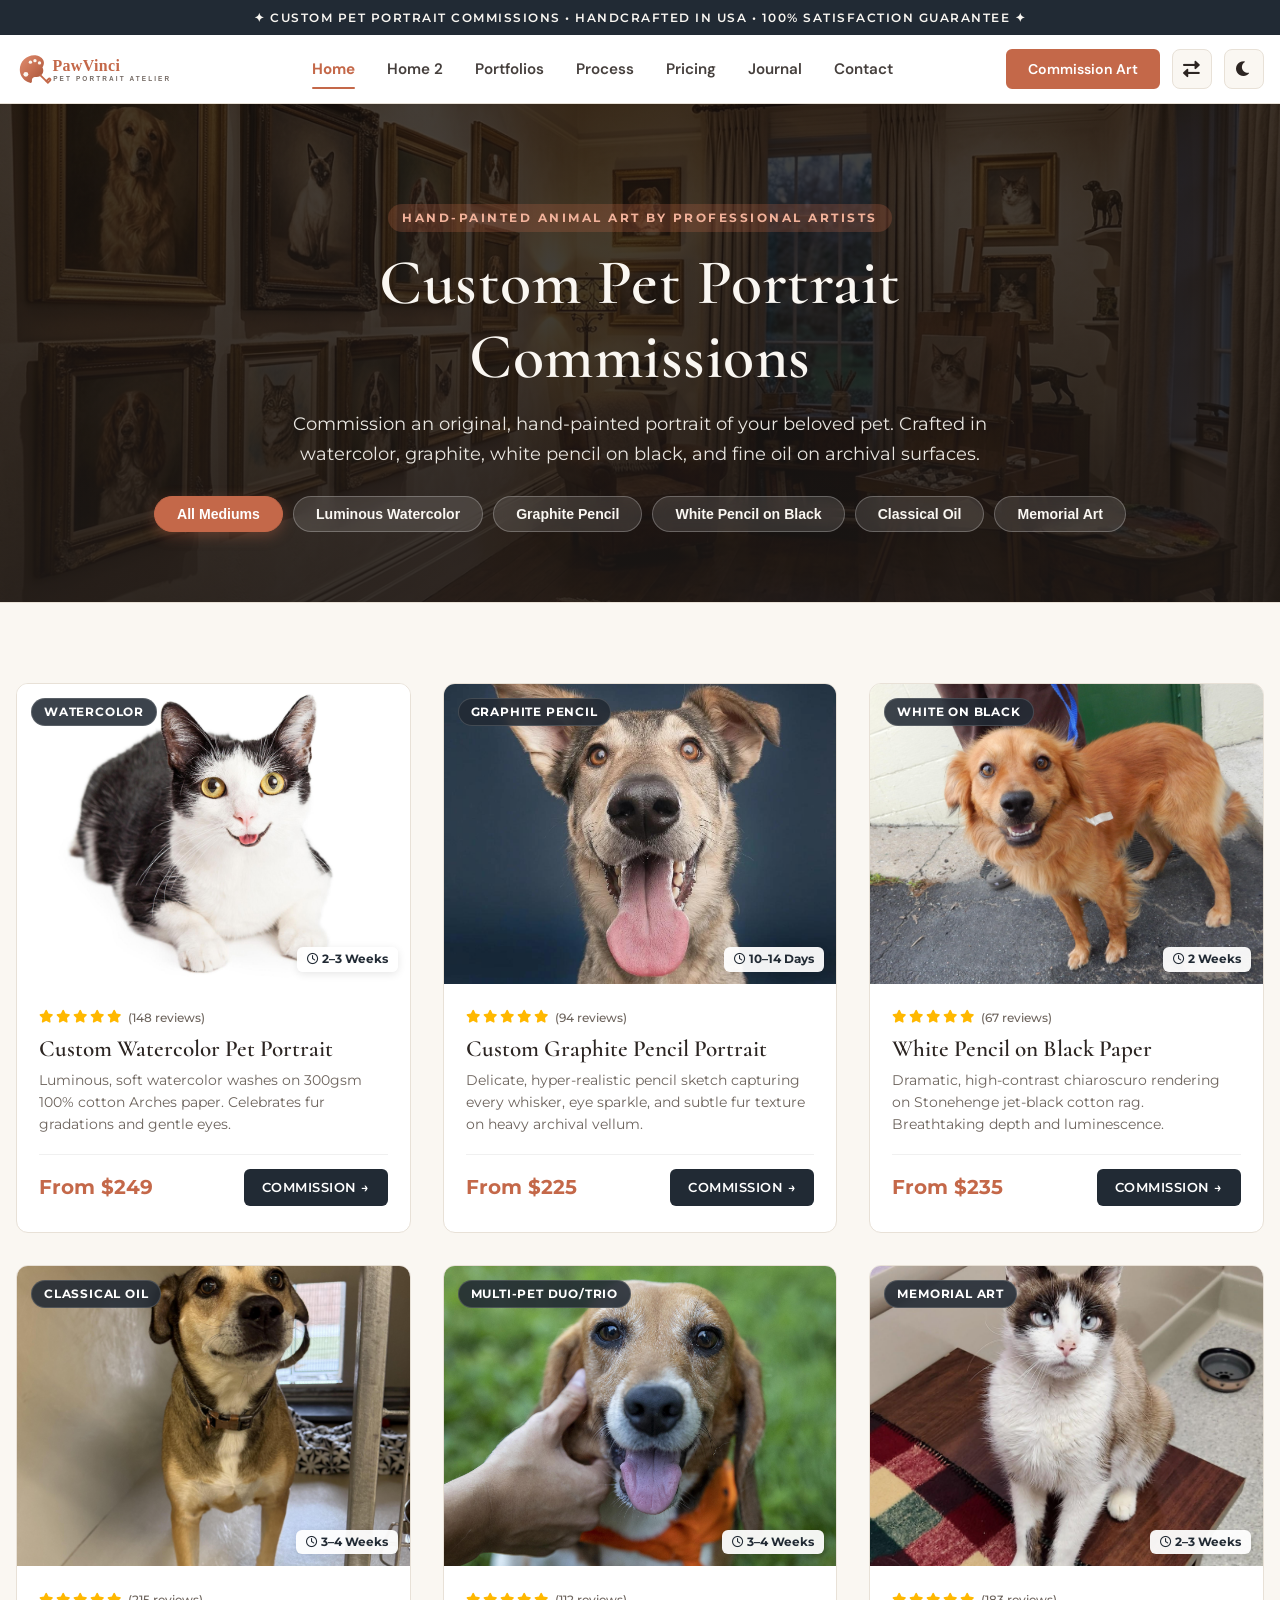
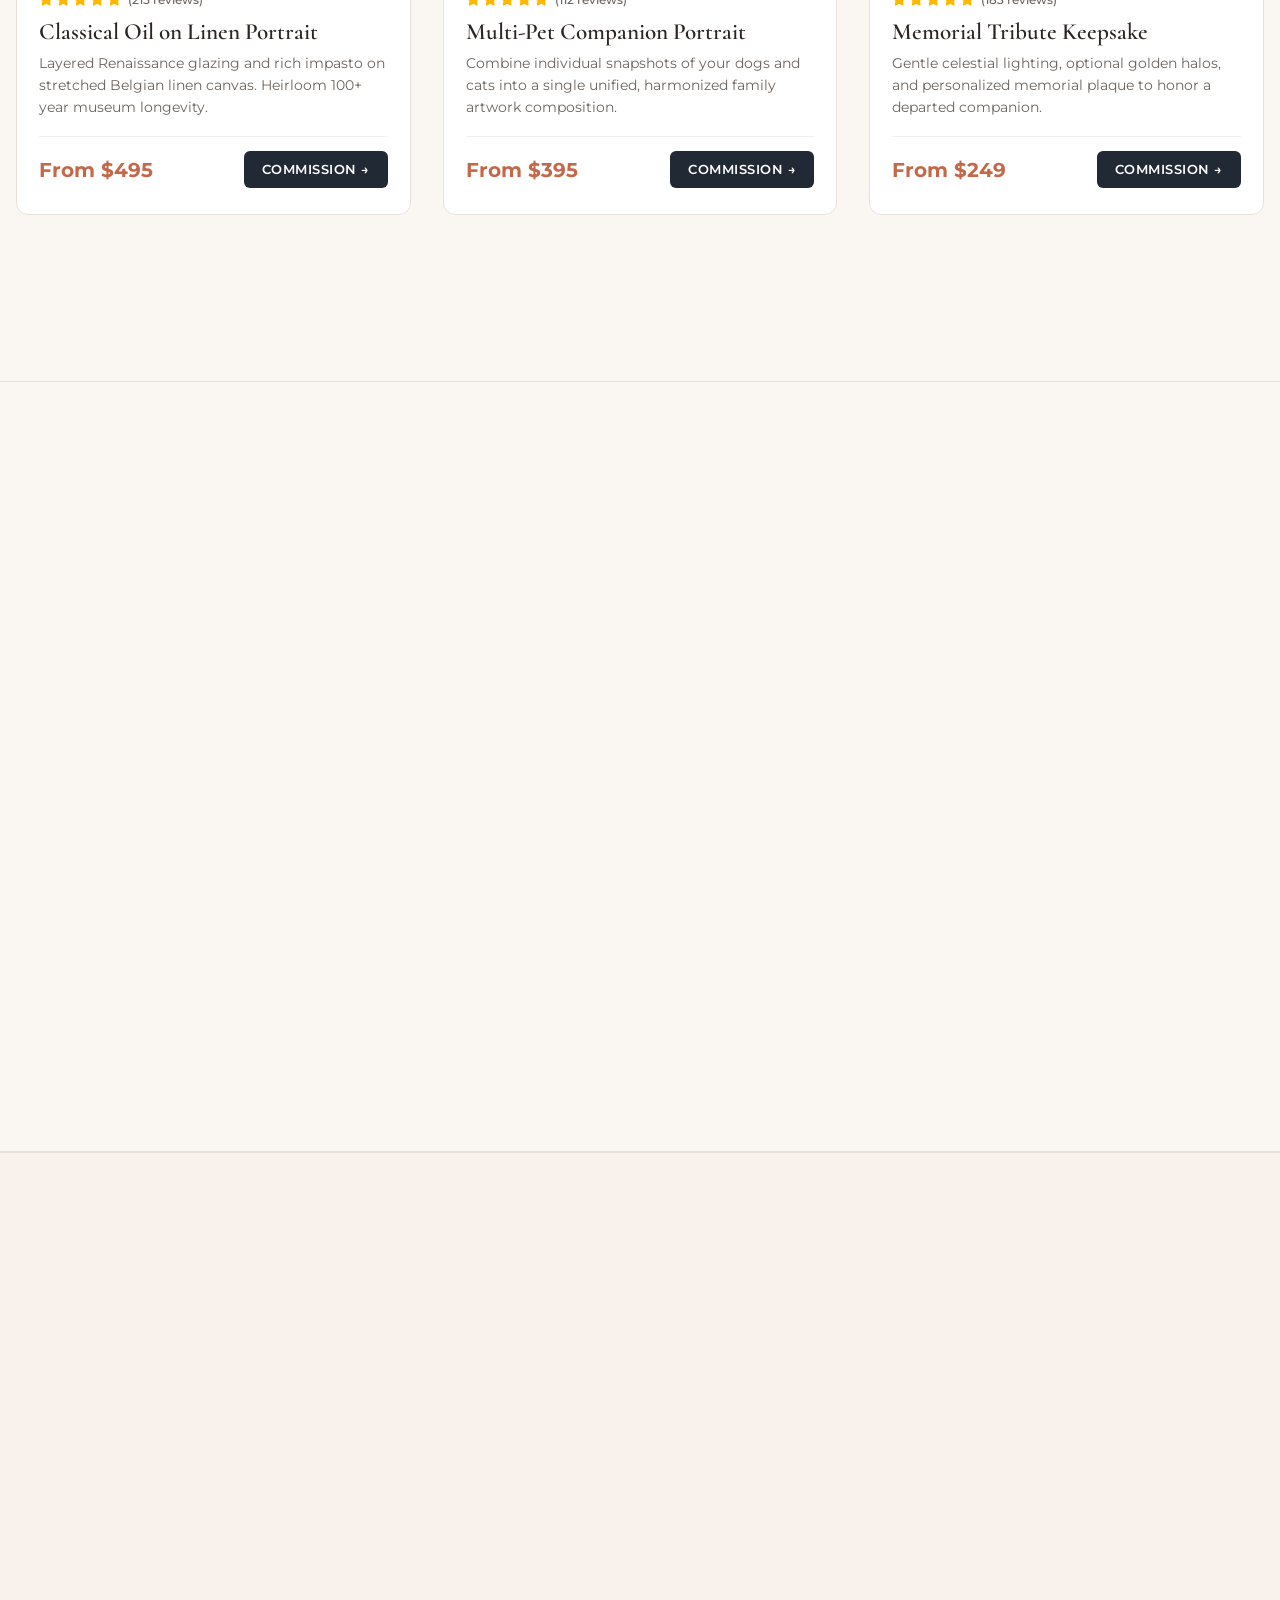
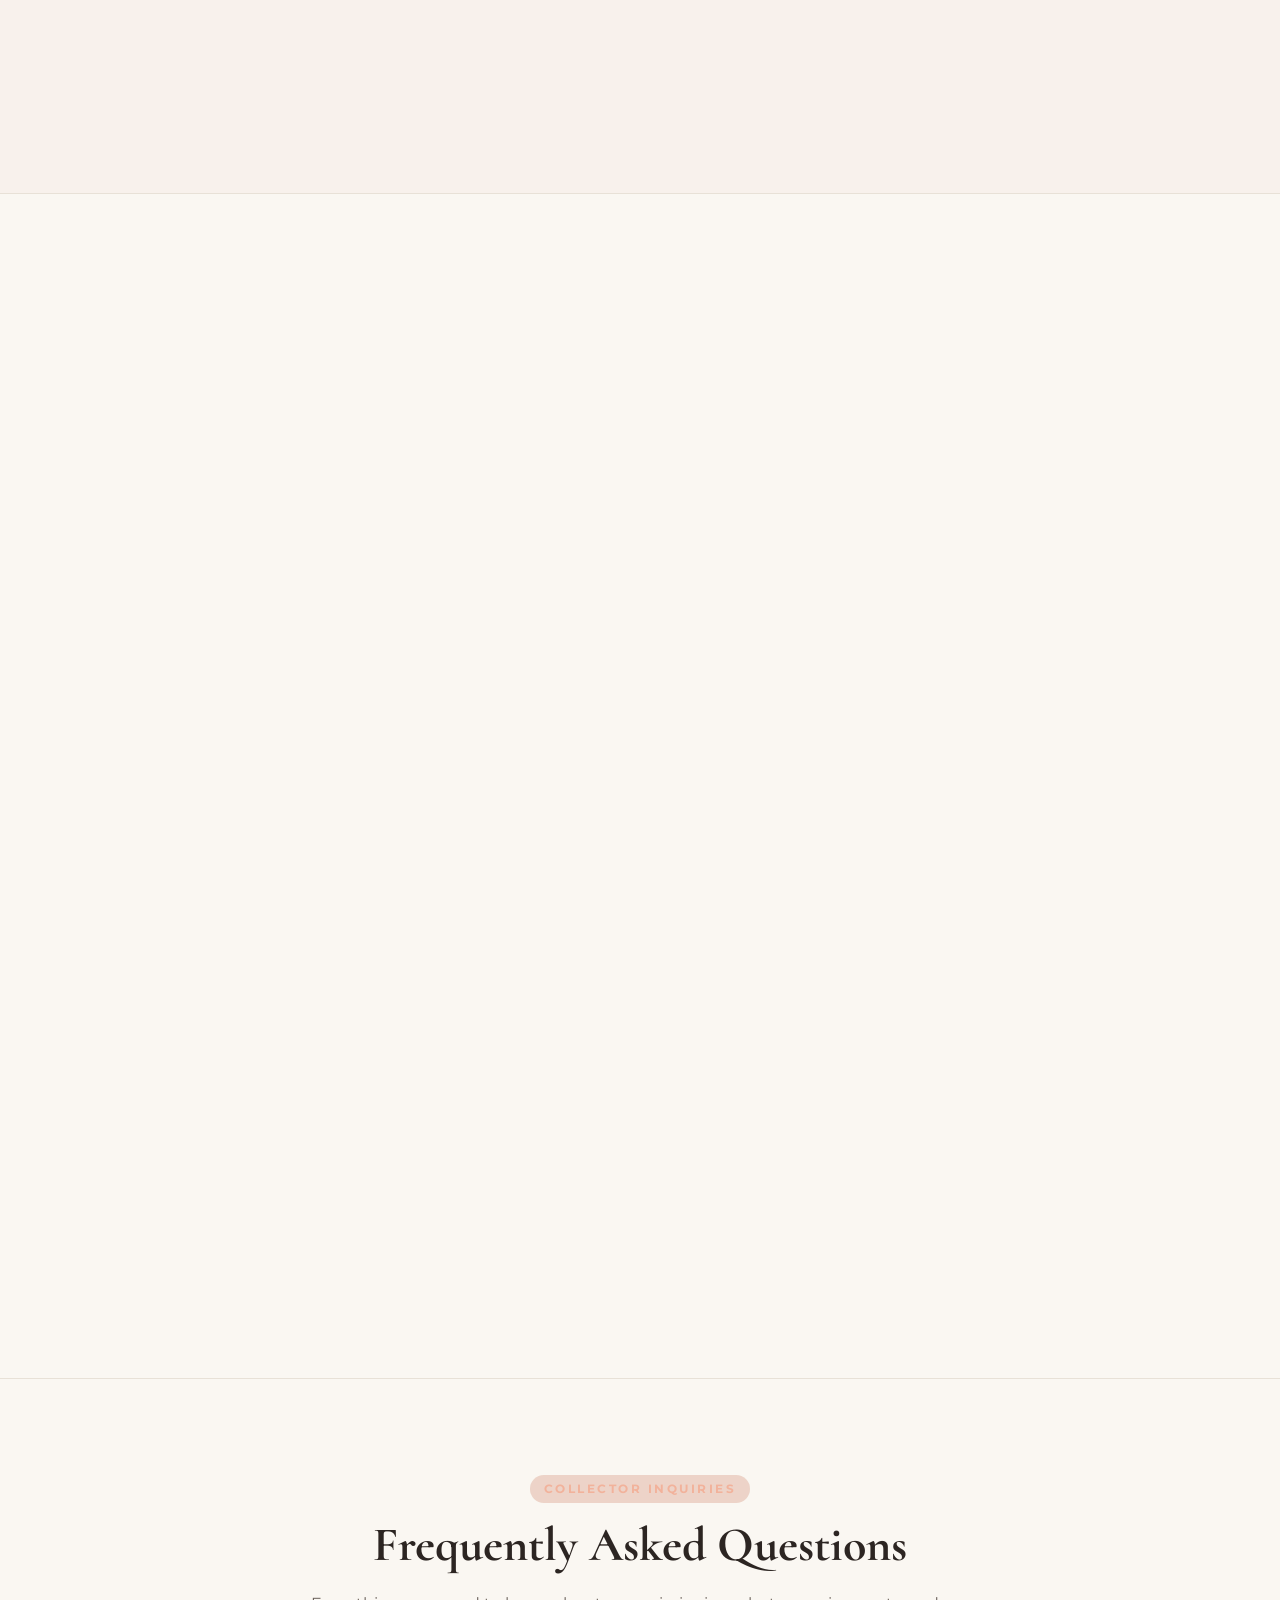
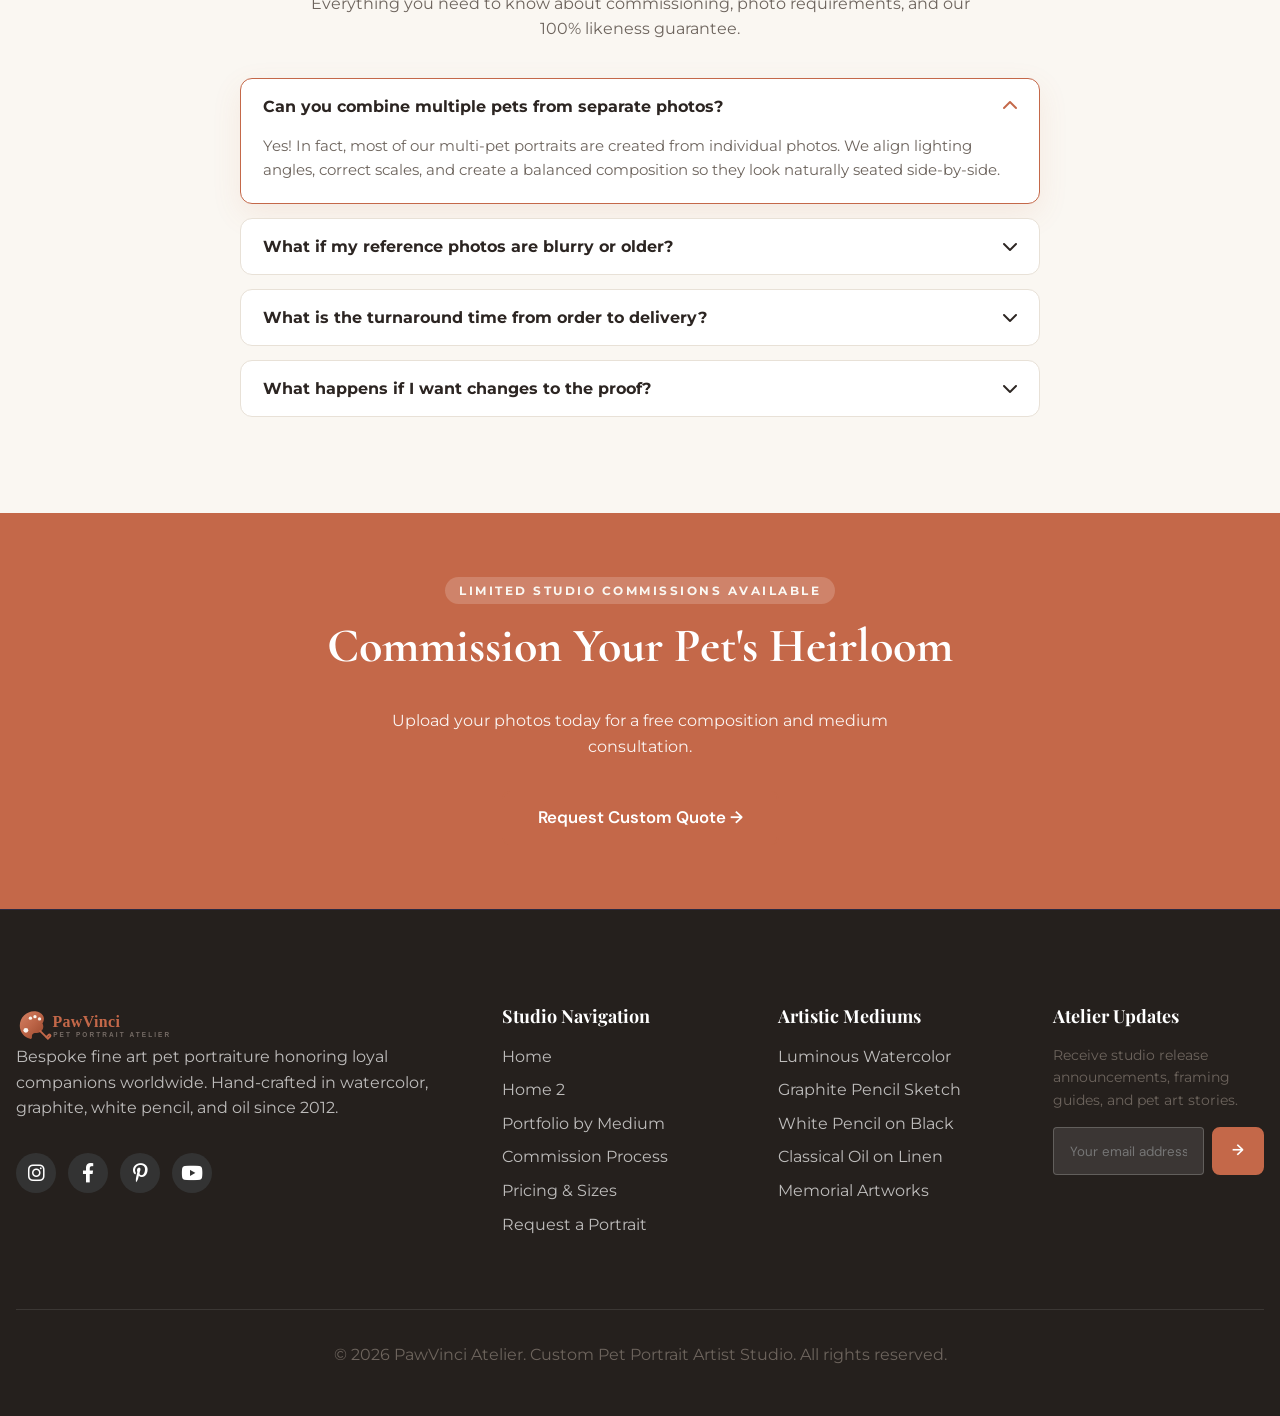
==== commit b68f5b4e: "Enhance responsive layouts, hero backgrounds, dark mode contrast, and multi-screen support across al" ====
--- a/index.html
+++ b/index.html
@@ -30,10 +30,13 @@
 
     /* Collection Hero */
     .collection-hero {
-      padding: 70px 0 40px;
+      position: relative;
+      padding: 100px 0 70px;
       text-align: center;
-      background: linear-gradient(180deg, rgba(196, 104, 73, 0.06) 0%, rgba(250, 247, 242, 0) 100%);
+      background: linear-gradient(180deg, rgba(20, 16, 14, 0.78) 0%, rgba(28, 24, 22, 0.88) 100%),
+                  url('assets/images/hero-home1.jpg') center/cover no-repeat;
       border-bottom: 1px solid var(--border-color);
+      color: #FAF7F2;
     }
 
     .collection-eyebrow {
@@ -41,26 +44,29 @@
       font-weight: 700;
       text-transform: uppercase;
       letter-spacing: 2.5px;
-      color: var(--primary);
-      margin-bottom: 12px;
+      color: #F2B29B;
+      background: rgba(196, 104, 73, 0.25);
+      padding: 4px 14px;
+      border-radius: 20px;
+      margin-bottom: 14px;
       display: inline-block;
     }
 
     .collection-title {
       font-family: var(--collection-serif);
-      font-size: clamp(2.4rem, 5vw, 3.8rem);
+      font-size: clamp(2.4rem, 5vw, 4rem);
       font-weight: 600;
-      color: var(--text-color);
-      line-height: 1.18;
+      color: #FAF7F2;
+      line-height: 1.15;
       max-width: 850px;
       margin: 0 auto 16px;
       letter-spacing: 0.5px;
     }
 
     .collection-lead {
-      font-size: 1.05rem;
-      color: var(--text-muted);
-      max-width: 680px;
+      font-size: 1.1rem;
+      color: rgba(250, 247, 242, 0.92);
+      max-width: 700px;
       margin: 0 auto 28px;
       line-height: 1.65;
     }
@@ -75,12 +81,13 @@
     }
 
     .filter-pill {
-      background: var(--surface-color);
-      border: 1px solid var(--border-color);
-      color: var(--text-color);
-      padding: 8px 20px;
+      background: rgba(255, 255, 255, 0.12);
+      backdrop-filter: blur(8px);
+      border: 1px solid rgba(255, 255, 255, 0.25);
+      color: #FAF7F2;
+      padding: 9px 22px;
       border-radius: 30px;
-      font-size: 0.85rem;
+      font-size: 0.88rem;
       font-weight: 600;
       cursor: pointer;
       transition: all 0.25s ease;
@@ -91,7 +98,152 @@
       background: var(--primary);
       border-color: var(--primary);
       color: #fff;
-      box-shadow: 0 4px 14px rgba(196, 104, 73, 0.25);
+      box-shadow: 0 4px 14px rgba(196, 104, 73, 0.35);
+    }
+
+    /* Studio Journey Steps */
+    .steps-grid {
+      display: grid;
+      grid-template-columns: repeat(4, 1fr);
+      gap: 24px;
+      margin-top: 40px;
+    }
+    @media (max-width: 992px) {
+      .steps-grid {
+        grid-template-columns: repeat(2, 1fr);
+      }
+    }
+    @media (max-width: 580px) {
+      .steps-grid {
+        grid-template-columns: 1fr;
+      }
+    }
+    .step-card {
+      background: var(--surface-color);
+      border: 1px solid var(--border-color);
+      border-radius: 14px;
+      padding: 30px 24px;
+      position: relative;
+      transition: transform 0.3s ease, border-color 0.3s ease;
+    }
+    .step-card:hover {
+      transform: translateY(-4px);
+      border-color: var(--primary);
+    }
+    .step-number-badge {
+      font-family: var(--collection-serif);
+      font-size: 1.8rem;
+      font-weight: 700;
+      color: var(--primary);
+      opacity: 0.85;
+      margin-bottom: 12px;
+      display: block;
+    }
+    .step-card h4 {
+      font-size: 1.15rem;
+      color: var(--text-color);
+      margin-bottom: 10px;
+    }
+    .step-card p {
+      font-size: 0.9rem;
+      color: var(--text-muted);
+      line-height: 1.55;
+    }
+
+    /* Framing Feature Banner */
+    .framing-spotlight-box {
+      background: var(--surface-color);
+      border: 1px solid var(--border-color);
+      border-radius: 16px;
+      padding: 48px;
+      display: grid;
+      grid-template-columns: 1fr 1.1fr;
+      gap: 40px;
+      align-items: center;
+      box-shadow: 0 8px 30px rgba(0,0,0,0.03);
+    }
+    @media (max-width: 900px) {
+      .framing-spotlight-box {
+        grid-template-columns: 1fr;
+        padding: 28px 20px;
+      }
+    }
+    .moulding-swatches-row {
+      display: flex;
+      gap: 12px;
+      flex-wrap: wrap;
+      margin-top: 18px;
+    }
+    .moulding-chip {
+      display: flex;
+      align-items: center;
+      gap: 8px;
+      background: var(--bg-color);
+      border: 1px solid var(--border-color);
+      padding: 6px 14px;
+      border-radius: 8px;
+      font-size: 0.82rem;
+      font-weight: 600;
+    }
+    .wood-dot {
+      width: 14px;
+      height: 14px;
+      border-radius: 50%;
+      border: 1px solid rgba(0,0,0,0.1);
+    }
+
+    /* FAQ Section */
+    .faq-accordion-group {
+      max-width: 800px;
+      margin: 36px auto 0;
+      display: flex;
+      flex-direction: column;
+      gap: 14px;
+    }
+    .faq-item {
+      background: var(--surface-color);
+      border: 1px solid var(--border-color);
+      border-radius: 12px;
+      overflow: hidden;
+      transition: border-color 0.2s ease;
+    }
+    .faq-item.active {
+      border-color: var(--primary);
+    }
+    .faq-question-btn {
+      width: 100%;
+      padding: 18px 22px;
+      text-align: left;
+      background: none;
+      border: none;
+      color: var(--text-color);
+      font-family: var(--collection-sans);
+      font-size: 1rem;
+      font-weight: 700;
+      cursor: pointer;
+      display: flex;
+      justify-content: space-between;
+      align-items: center;
+    }
+    [dir="rtl"] .faq-question-btn {
+      text-align: right;
+    }
+    .faq-answer-panel {
+      display: none;
+      padding: 0 22px 20px;
+      font-size: 0.92rem;
+      color: var(--text-muted);
+      line-height: 1.65;
+    }
+    .faq-item.active .faq-answer-panel {
+      display: block;
+    }
+    .faq-item.active .faq-icon {
+      transform: rotate(180deg);
+      color: var(--primary);
+    }
+    .faq-icon {
+      transition: transform 0.25s ease;
     }
 
     /* Product Collection Grid */
@@ -538,7 +690,45 @@
     </div>
   </section>
 
-  <!-- Section 3: Meet Artist Eleanor Vance (Atelier Story) -->
+  <!-- Section 3: The 4-Step Studio Journey -->
+  <section class="section-padding" style="background: var(--bg-color); border-top: 1px solid var(--border-color); border-bottom: 1px solid var(--border-color);">
+    <div class="container">
+      <div class="text-center fade-in-up" style="max-width: 760px; margin: 0 auto 10px;">
+        <span class="collection-eyebrow">The Commission Experience</span>
+        <h2 style="font-family: var(--collection-serif); font-size: clamp(2.2rem, 4vw, 3.2rem); color: var(--text-color);">
+          From Phone Snapshot to Museum Heirloom
+        </h2>
+        <p style="color: var(--text-muted); font-size: 1.05rem;">
+          We take the time to know your pet's personality and gaze. Here is how Eleanor Vance transforms everyday camera roll photos into original fine art.
+        </p>
+      </div>
+
+      <div class="steps-grid">
+        <div class="step-card fade-in-up">
+          <span class="step-number-badge">01</span>
+          <h4>Submit Photos &amp; Share Spirit</h4>
+          <p>Send your favorite photos—no professional photography required. Share stories about their personality, energy, and favorite quirks.</p>
+        </div>
+        <div class="step-card fade-in-up" style="transition-delay: 100ms;">
+          <span class="step-number-badge">02</span>
+          <h4>Composition &amp; Palette Proof</h4>
+          <p>Within 24 hours, receive a digital proof detailing cropped composition, background harmonies, and lighting balance for your review.</p>
+        </div>
+        <div class="step-card fade-in-up" style="transition-delay: 200ms;">
+          <span class="step-number-badge">03</span>
+          <h4>Hand-Painted by Fine Artists</h4>
+          <p>Crafted stroke-by-stroke with master artist-grade lightfast pigments on Belgian linen canvas or 300gsm 100% cotton paper.</p>
+        </div>
+        <div class="step-card fade-in-up" style="transition-delay: 300ms;">
+          <span class="step-number-badge">04</span>
+          <h4>Archival Framing &amp; Delivery</h4>
+          <p>Custom-framed in solid American hardwood, sealed against humidity and UV light, and delivered safely to your doorstep with tracked shipping.</p>
+        </div>
+      </div>
+    </div>
+  </section>
+
+  <!-- Section 4: Meet Artist Eleanor Vance (Atelier Story) -->
   <section class="artist-story-section">
     <div class="container">
       <div class="artist-split-grid">
@@ -569,7 +759,36 @@
     </div>
   </section>
 
-  <!-- Section 4: Verified Reviews -->
+  <!-- Section 5: Museum Framing Standards Spotlight -->
+  <section class="section-padding" style="padding-top: 10px;">
+    <div class="container">
+      <div class="framing-spotlight-box fade-in-up">
+        <div>
+          <span class="collection-eyebrow">Preservation Standards</span>
+          <h2 style="font-family: var(--collection-serif); font-size: clamp(1.8rem, 3.5vw, 2.5rem); margin-bottom: 14px;">
+            Solid Hardwood Frames Crafted for Centuries
+          </h2>
+          <p style="color: var(--text-muted); font-size: 0.95rem; line-height: 1.65; margin-bottom: 16px;">
+            Your companion's portrait deserves museum-standard protection. Every framed piece comes fully assembled with acid-free backing, dust-seals, and pre-installed hanging wire ready to mount.
+          </p>
+          <div class="moulding-swatches-row">
+            <div class="moulding-chip"><span class="wood-dot" style="background: #4A3525;"></span> Solid Walnut</div>
+            <div class="moulding-chip"><span class="wood-dot" style="background: #C4A47C;"></span> Natural White Oak</div>
+            <div class="moulding-chip"><span class="wood-dot" style="background: #D4AF37;"></span> Antique Gold Leaf</div>
+            <div class="moulding-chip"><span class="wood-dot" style="background: #1C1917;"></span> Matte Gallery Black</div>
+          </div>
+          <div style="margin-top: 24px;">
+            <a href="pricing.html" class="btn btn-outline btn-sm">Explore Sizes &amp; Framing &rarr;</a>
+          </div>
+        </div>
+        <div style="border-radius: 12px; overflow: hidden; height: 320px; box-shadow: 0 8px 24px rgba(0,0,0,0.08);">
+          <img src="assets/images/hero-pricing.jpg" alt="Artisan Framing Workshop" style="width: 100%; height: 100%; object-fit: cover;">
+        </div>
+      </div>
+    </div>
+  </section>
+
+  <!-- Section 6: Verified Reviews -->
   <section class="section-padding">
     <div class="container">
       <div class="reviews-badge-header fade-in-up">
@@ -592,39 +811,84 @@
           <div style="color: #FFB800; font-size: 0.85rem; margin-bottom: 8px;"><i class="fa-solid fa-star"></i><i
               class="fa-solid fa-star"></i><i class="fa-solid fa-star"></i><i class="fa-solid fa-star"></i><i
               class="fa-solid fa-star"></i></div>
-          <h4 style="font-family: var(--collection-serif); font-size: 1.2rem; margin-bottom: 6px;">"Brought tears of pure
-            joy!"</h4>
-          <p style="font-size: 0.9rem; color: var(--text-muted); font-style: italic; margin-bottom: 12px;">"The
-            watercolor portrait of our rescue dog Ollie arrived today and we couldn't stop staring. The fur details and
-            eye reflections look like magic."</p>
-          <strong style="font-size: 0.82rem; text-transform: uppercase; color: var(--text-color);">&mdash; Caroline M.
-            &bull; Verified Buyer</strong>
+          <h4 style="font-family: var(--collection-serif); font-size: 1.2rem; margin-bottom: 6px;">"Brought tears of pure joy!"</h4>
+          <p style="font-size: 0.9rem; color: var(--text-muted); font-style: italic; margin-bottom: 12px;">"The watercolor portrait of our rescue dog Ollie arrived today and we couldn't stop staring. The fur details and eye reflections look like magic."</p>
+          <strong style="font-size: 0.82rem; text-transform: uppercase; color: var(--text-color);">&mdash; Caroline M. &bull; Verified Buyer</strong>
         </div>
 
         <div class="collection-review-card fade-in-up" style="transition-delay: 100ms;">
           <div style="color: #FFB800; font-size: 0.85rem; margin-bottom: 8px;"><i class="fa-solid fa-star"></i><i
               class="fa-solid fa-star"></i><i class="fa-solid fa-star"></i><i class="fa-solid fa-star"></i><i
               class="fa-solid fa-star"></i></div>
-          <h4 style="font-family: var(--collection-serif); font-size: 1.2rem; margin-bottom: 6px;">"The white pencil on
-            black paper is stunning"</h4>
-          <p style="font-size: 0.9rem; color: var(--text-muted); font-style: italic; margin-bottom: 12px;">"Such a
-            dramatic, high-end piece. It is the first thing guests notice when walking into our dining room. Highly
-            recommend!"</p>
-          <strong style="font-size: 0.82rem; text-transform: uppercase; color: var(--text-color);">&mdash; Thomas K.
-            &bull; Verified Buyer</strong>
+          <h4 style="font-family: var(--collection-serif); font-size: 1.2rem; margin-bottom: 6px;">"The white pencil on black paper is stunning"</h4>
+          <p style="font-size: 0.9rem; color: var(--text-muted); font-style: italic; margin-bottom: 12px;">"Such a dramatic, high-end piece. It is the first thing guests notice when walking into our dining room. Highly recommend!"</p>
+          <strong style="font-size: 0.82rem; text-transform: uppercase; color: var(--text-color);">&mdash; Thomas K. &bull; Verified Buyer</strong>
         </div>
 
         <div class="collection-review-card fade-in-up" style="transition-delay: 200ms;">
           <div style="color: #FFB800; font-size: 0.85rem; margin-bottom: 8px;"><i class="fa-solid fa-star"></i><i
               class="fa-solid fa-star"></i><i class="fa-solid fa-star"></i><i class="fa-solid fa-star"></i><i
               class="fa-solid fa-star"></i></div>
-          <h4 style="font-family: var(--collection-serif); font-size: 1.2rem; margin-bottom: 6px;">"A priceless tribute to
-            our Bella"</h4>
-          <p style="font-size: 0.9rem; color: var(--text-muted); font-style: italic; margin-bottom: 12px;">"We lost
-            Bella last fall. Having this oil painting on our mantel brings us comfort every evening. The artist was so
-            compassionate throughout."</p>
-          <strong style="font-size: 0.82rem; text-transform: uppercase; color: var(--text-color);">&mdash; Michael &amp;
-            Sarah G. &bull; Verified Buyer</strong>
+          <h4 style="font-family: var(--collection-serif); font-size: 1.2rem; margin-bottom: 6px;">"A priceless tribute to our Bella"</h4>
+          <p style="font-size: 0.9rem; color: var(--text-muted); font-style: italic; margin-bottom: 12px;">"We lost Bella last fall. Having this oil painting on our mantel brings us comfort every evening. The artist was so compassionate throughout."</p>
+          <strong style="font-size: 0.82rem; text-transform: uppercase; color: var(--text-color);">&mdash; Michael &amp; Sarah G. &bull; Verified Buyer</strong>
+        </div>
+      </div>
+    </div>
+  </section>
+
+  <!-- Section 7: Frequently Asked Questions Accordion -->
+  <section class="section-padding" style="background: var(--bg-color); border-top: 1px solid var(--border-color);">
+    <div class="container">
+      <div class="text-center fade-in-up" style="max-width: 700px; margin: 0 auto;">
+        <span class="collection-eyebrow">Collector Inquiries</span>
+        <h2 style="font-family: var(--collection-serif); font-size: clamp(2rem, 4vw, 3rem);">
+          Frequently Asked Questions
+        </h2>
+        <p style="color: var(--text-muted); font-size: 1rem;">
+          Everything you need to know about commissioning, photo requirements, and our 100% likeness guarantee.
+        </p>
+      </div>
+
+      <div class="faq-accordion-group fade-in-up">
+        <div class="faq-item active">
+          <button class="faq-question-btn" onclick="toggleFaq(this)">
+            <span>Can you combine multiple pets from separate photos?</span>
+            <i class="fa-solid fa-chevron-down faq-icon"></i>
+          </button>
+          <div class="faq-answer-panel" style="display: block;">
+            Yes! In fact, most of our multi-pet portraits are created from individual photos. We align lighting angles, correct scales, and create a balanced composition so they look naturally seated side-by-side.
+          </div>
+        </div>
+
+        <div class="faq-item">
+          <button class="faq-question-btn" onclick="toggleFaq(this)">
+            <span>What if my reference photos are blurry or older?</span>
+            <i class="fa-solid fa-chevron-down faq-icon"></i>
+          </button>
+          <div class="faq-answer-panel">
+            We specialize in working with sentimental and older photos. If certain details are unclear, you can submit 2–3 different angles, and we will reconstruct fur textures, eye highlights, and true colors during the initial proofing phase.
+          </div>
+        </div>
+
+        <div class="faq-item">
+          <button class="faq-question-btn" onclick="toggleFaq(this)">
+            <span>What is the turnaround time from order to delivery?</span>
+            <i class="fa-solid fa-chevron-down faq-icon"></i>
+          </button>
+          <div class="faq-answer-panel">
+            Digital and graphite pencil portraits take approximately 10–14 days. Watercolor portraits take 2–3 weeks, and classical layered oils take 3–4 weeks to allow proper pigment curing and varnish drying. Rush studio options are available.
+          </div>
+        </div>
+
+        <div class="faq-item">
+          <button class="faq-question-btn" onclick="toggleFaq(this)">
+            <span>What happens if I want changes to the proof?</span>
+            <i class="fa-solid fa-chevron-down faq-icon"></i>
+          </button>
+          <div class="faq-answer-panel">
+            Every commission includes 100% free unlimited digital composition adjustments. We do not finalize framing or shipping until you are completely thrilled with the likeness and expression.
+          </div>
         </div>
       </div>
     </div>
@@ -717,6 +981,23 @@
         }
       });
     }
+
+    function toggleFaq(btn) {
+      const item = btn.closest('.faq-item');
+      const panel = item.querySelector('.faq-answer-panel');
+      const isOpen = item.classList.contains('active');
+
+      document.querySelectorAll('.faq-item').forEach(i => {
+        i.classList.remove('active');
+        const p = i.querySelector('.faq-answer-panel');
+        if (p) p.style.display = 'none';
+      });
+
+      if (!isOpen) {
+        item.classList.add('active');
+        if (panel) panel.style.display = 'block';
+      }
+    }
   </script>
 </body>
 
--- a/assets/css/style.css
+++ b/assets/css/style.css
@@ -328,31 +328,46 @@
 
 .nav-actions .btn-icon,
 .drawer-toggles .btn-icon {
-  width: 38px;
-  height: 38px;
+  width: 40px;
+  height: 40px;
   border-radius: 8px;
   border: 1px solid var(--border-color);
-  background: var(--bg-light);
+  background: var(--surface-color);
   color: var(--text-color) !important;
   display: flex;
   align-items: center;
   justify-content: center;
-  font-size: 1rem;
+  font-size: 1.05rem;
   cursor: pointer;
   transition: all 0.25s ease;
 }
 
 [data-theme="light"] .nav-actions .btn-icon,
-:root:not([data-theme="dark"]) .nav-actions .btn-icon {
-  background: #FAF7F2;
+:root:not([data-theme="dark"]) .nav-actions .btn-icon,
+[data-theme="light"] .drawer-toggles .btn-icon,
+:root:not([data-theme="dark"]) .drawer-toggles .btn-icon {
+  background: #FAF7F2 !important;
   color: #2C2522 !important;
-  border-color: #E8E1D7;
-}
-
-[data-theme="dark"] .nav-actions .btn-icon {
-  background: #1A1615;
-  color: #F7F2EC !important;
-  border-color: #38302B;
+  border-color: #E8E1D7 !important;
+}
+
+[data-theme="light"] .nav-actions .btn-icon i,
+:root:not([data-theme="dark"]) .nav-actions .btn-icon i,
+[data-theme="light"] .drawer-toggles .btn-icon i,
+:root:not([data-theme="dark"]) .drawer-toggles .btn-icon i {
+  color: #2C2522 !important;
+}
+
+[data-theme="dark"] .nav-actions .btn-icon,
+[data-theme="dark"] .drawer-toggles .btn-icon {
+  background: #25201D !important;
+  color: #FAF6F0 !important;
+  border-color: #4A3E39 !important;
+}
+
+[data-theme="dark"] .nav-actions .btn-icon i,
+[data-theme="dark"] .drawer-toggles .btn-icon i {
+  color: #FAF6F0 !important;
 }
 
 .nav-actions .btn-icon:hover,
@@ -360,6 +375,11 @@
   border-color: var(--primary) !important;
   color: var(--primary) !important;
   transform: translateY(-2px);
+}
+
+[data-theme="dark"] .nav-actions .btn-icon:hover i,
+[data-theme="dark"] .drawer-toggles .btn-icon:hover i {
+  color: var(--primary) !important;
 }
 
 .hamburger {
@@ -1638,13 +1658,17 @@
   }
 
   .drawer-actions .btn-icon {
-    width: fit-content;
+    flex: 1;
+    height: 44px;
+    border-radius: 10px;
+    font-size: 1.15rem;
   }
 
   .drawer-toggles {
     display: flex;
-    gap: var(--spacing-4);
+    gap: var(--spacing-3);
     margin-bottom: var(--spacing-2);
+    width: 100%;
   }
 
   .drawer-overlay {
@@ -1820,14 +1844,43 @@
   }
 
   h1 {
-    font-size: 2.5rem;
+    font-size: clamp(1.75rem, 7vw, 2.25rem);
+    word-break: break-word;
+    line-height: 1.2;
   }
 
   .hero {
-    min-height: 500px;
+    min-height: 380px;
     height: auto;
-    padding: 100px 0;
-  }
+    padding: 60px 0 40px;
+  }
+}
+
+/* Base Card & Medium Card Alignment */
+.medium-hero-card {
+  display: flex !important;
+  flex-direction: column !important;
+  height: 100% !important;
+}
+
+.medium-hero-card > div:last-child {
+  display: flex !important;
+  flex-direction: column !important;
+  flex: 1 !important;
+}
+
+.medium-hero-card .medium-feature-list {
+  margin-bottom: 20px;
+}
+
+.medium-card-footer {
+  margin-top: auto !important;
+  padding-top: 18px !important;
+  border-top: 1px solid var(--border-color);
+  display: flex !important;
+  justify-content: space-between !important;
+  align-items: center !important;
+  width: 100% !important;
 }
 
 /* 24. Back to Top */
--- a/assets/css/rtl.css
+++ b/assets/css/rtl.css
@@ -9,17 +9,27 @@
 }
 
 /* 2. Navbar RTL */
+[dir="rtl"] .navbar .container {
+  direction: rtl;
+}
+
 [dir="rtl"] .nav-links {
-  flex-direction: row-reverse;
+  direction: rtl;
 }
 
 [dir="rtl"] .nav-actions {
-  flex-direction: row-reverse;
+  direction: rtl;
+}
+
+[dir="rtl"] .nav-links a.active::after {
+  left: 4px;
+  right: 4px;
 }
 
 /* 3. Hero RTL */
-[dir="rtl"] .hero-content {
-  text-align: right;
+[dir="rtl"] .hero-content,
+[dir="rtl"] .collection-hero {
+  text-align: center;
 }
 
 /* 4. Cards RTL */
@@ -68,7 +78,7 @@
 
 /* 6. Social Icons RTL */
 [dir="rtl"] .social-icons {
-  flex-direction: row; /* Usually social icons stay LTR or just flip order */
+  flex-direction: row;
 }
 
 /* 7. Forms RTL */
@@ -120,30 +130,18 @@
 [dir="rtl"] .auth-divider::before { margin-right: 0; margin-left: var(--spacing-3); }
 [dir="rtl"] .auth-divider::after { margin-left: 0; margin-right: var(--spacing-3); }
 
-/* 10. Responsive RTL */
+/* 10. Responsive RTL Drawer */
 @media (max-width: 1024px) {
-}
-
-@media (max-width: 768px) {
-  [dir="rtl"] .dashboard-main {
-    margin-right: 0;
-  }
-  [dir="rtl"] .dashboard-sidebar {
-    transform: translateX(100%);
-  }
-  [dir="rtl"] .dashboard-sidebar.open {
-    transform: translateX(0);
-  }
   [dir="rtl"] .nav-drawer {
-    left: -100%;
-    right: auto;
-    transition: left 0.3s ease;
+    left: auto;
+    right: -100%;
+    transition: right 0.3s ease;
   }
   [dir="rtl"] .nav-drawer.open {
-    left: 0;
+    right: 0;
+    left: auto;
   }
   [dir="rtl"] .drawer-close {
-    align-self: flex-end;
+    align-self: flex-start;
   }
 }
-
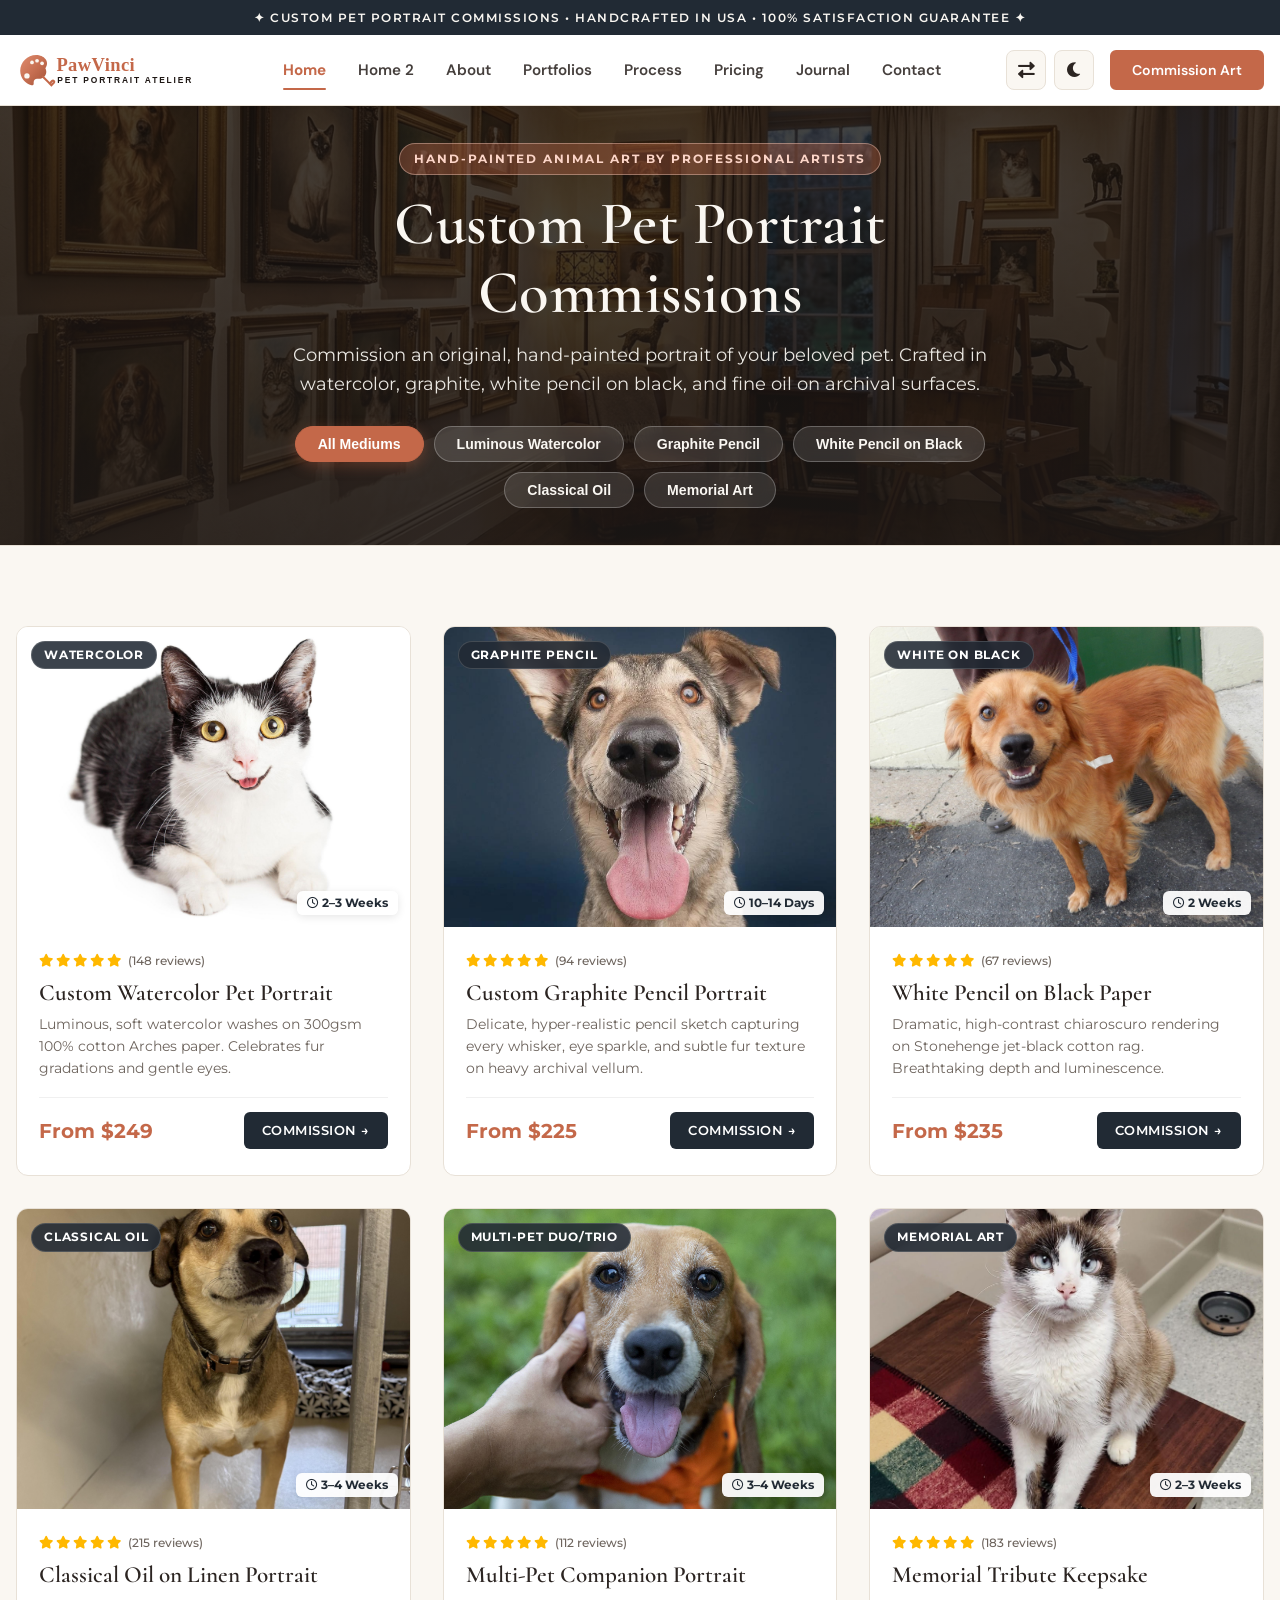
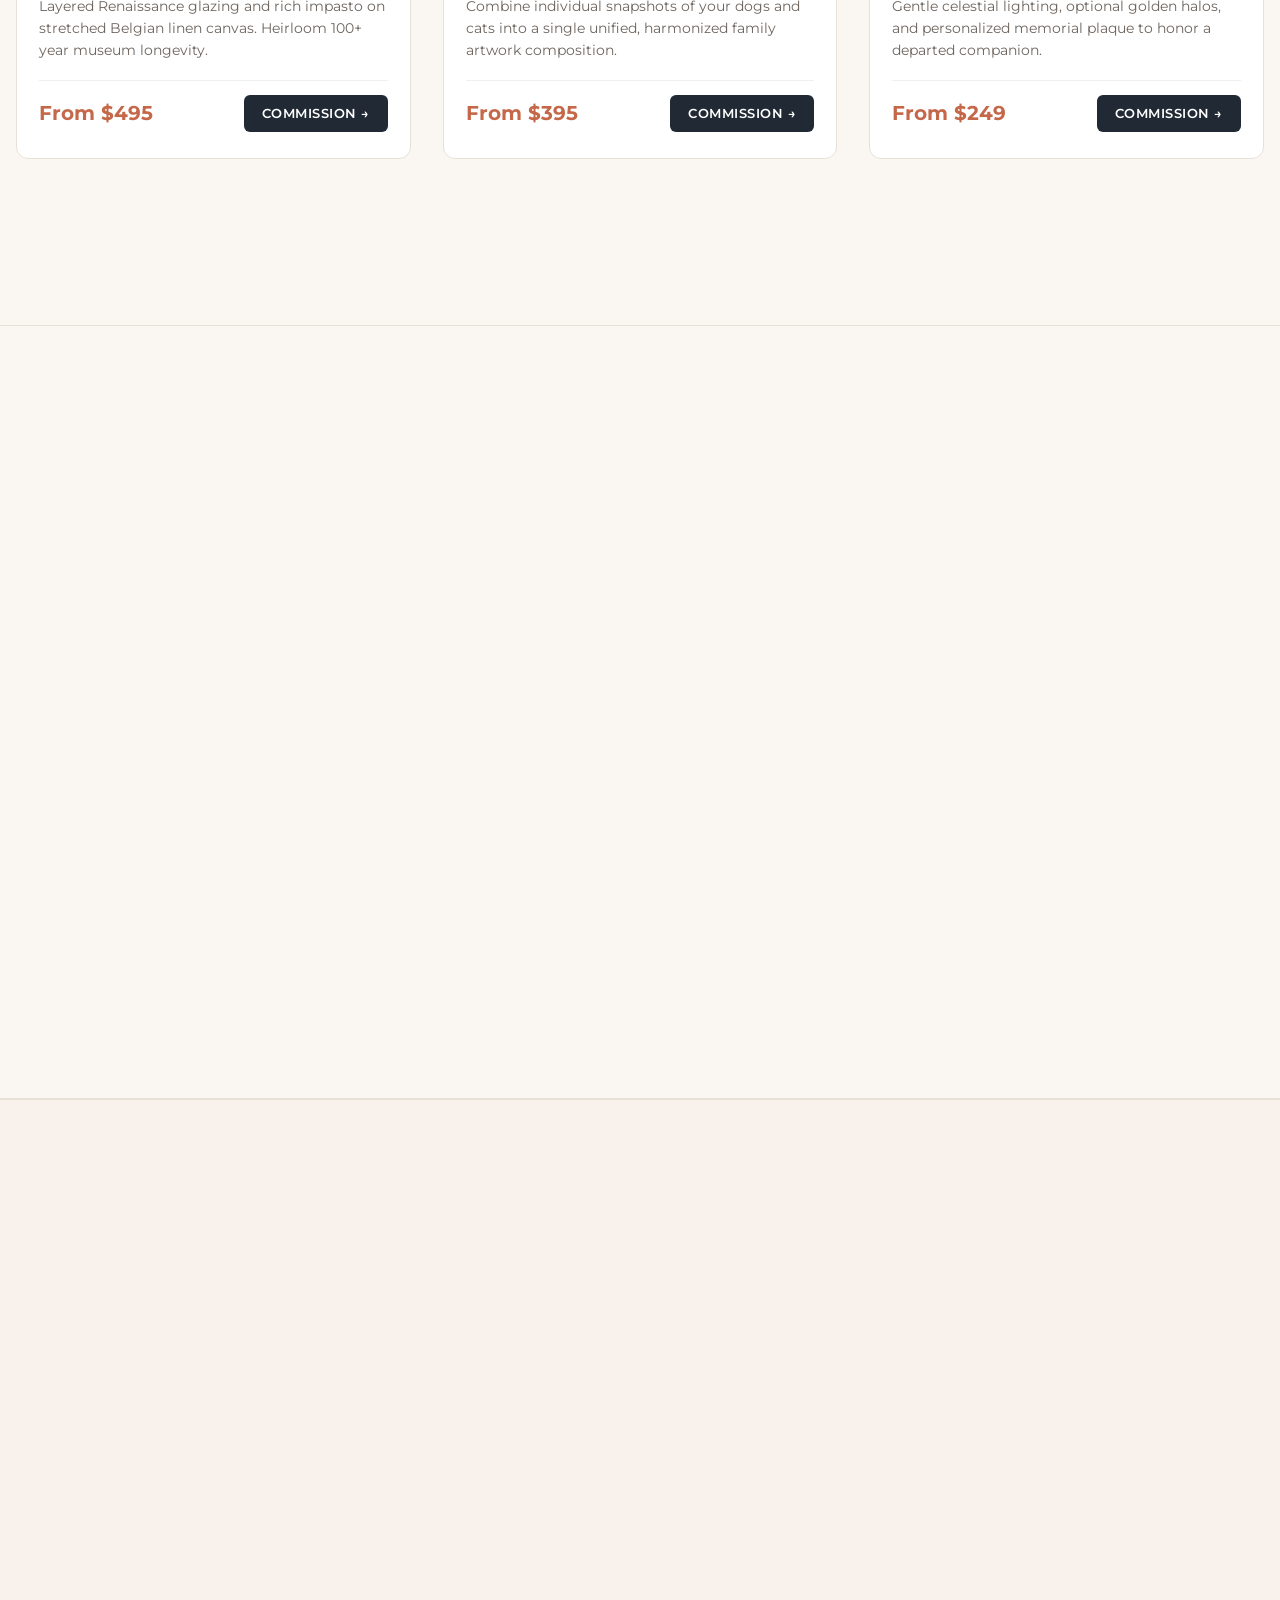
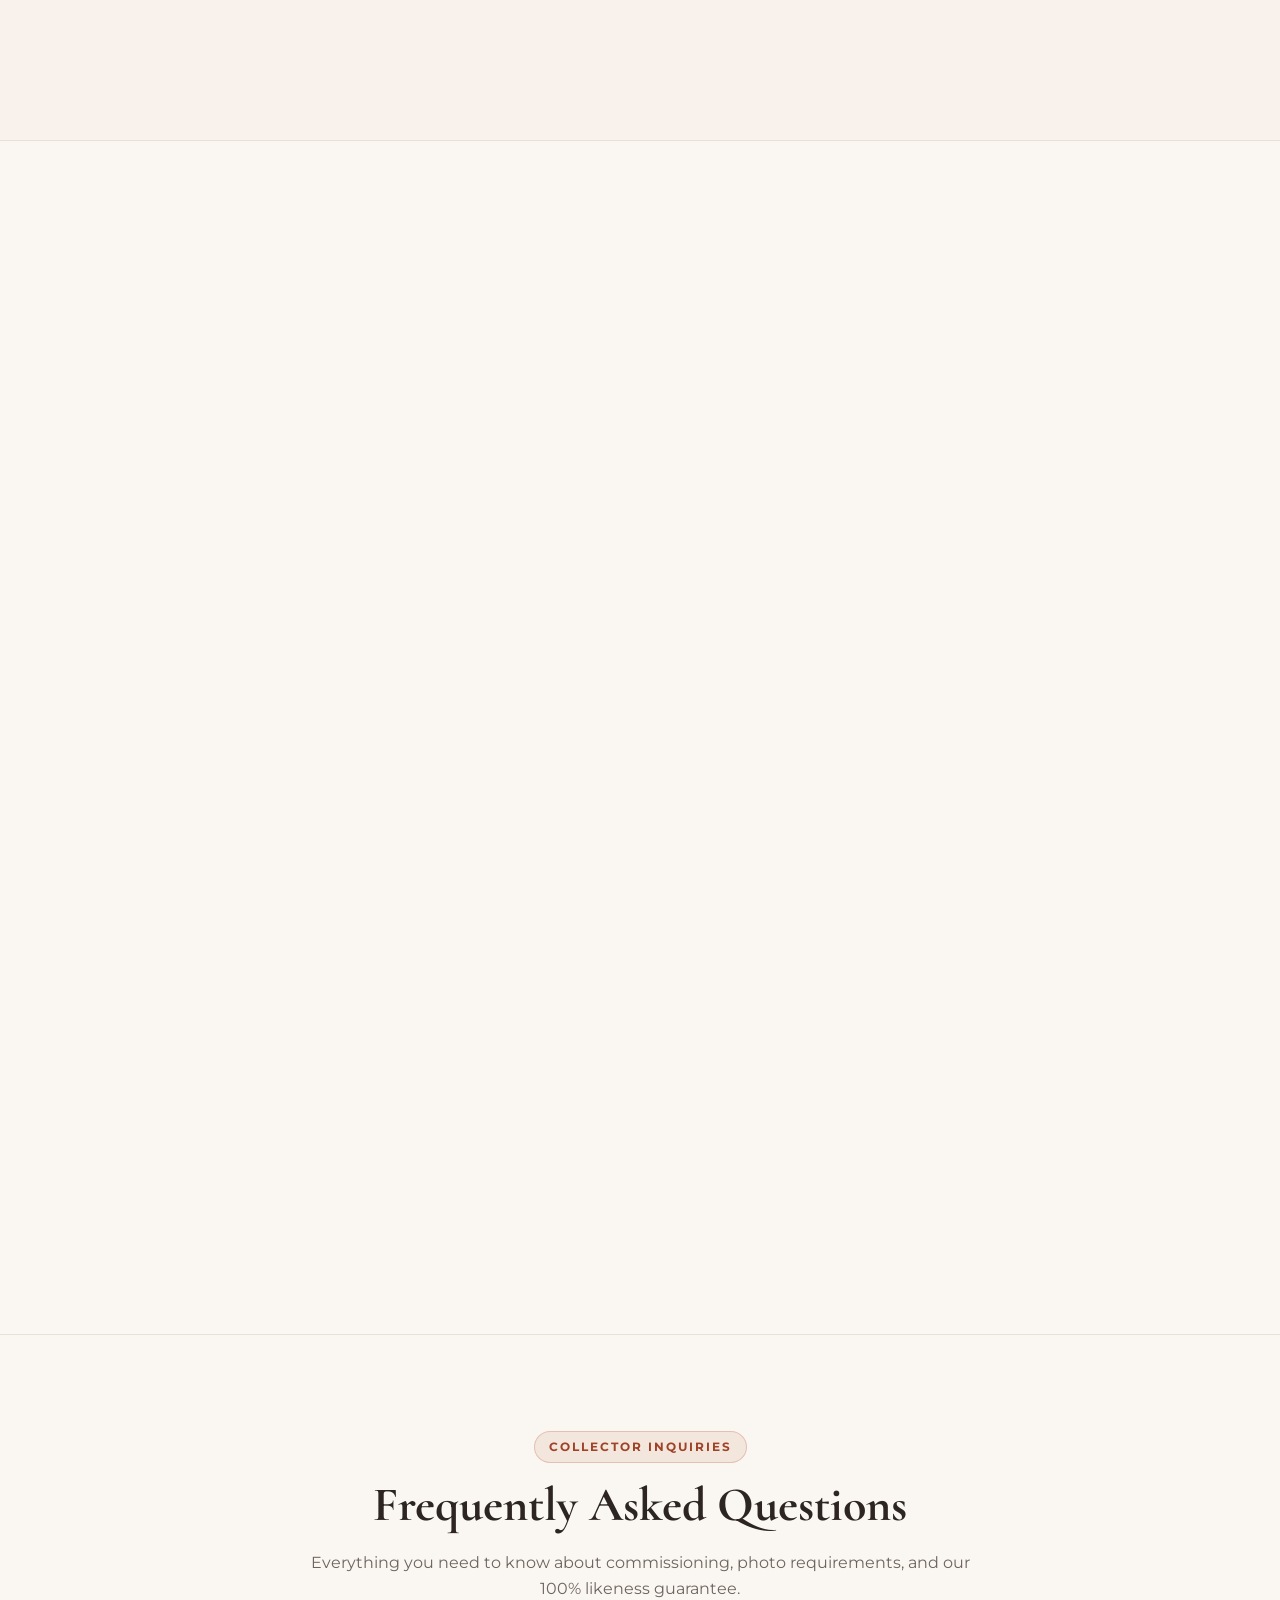
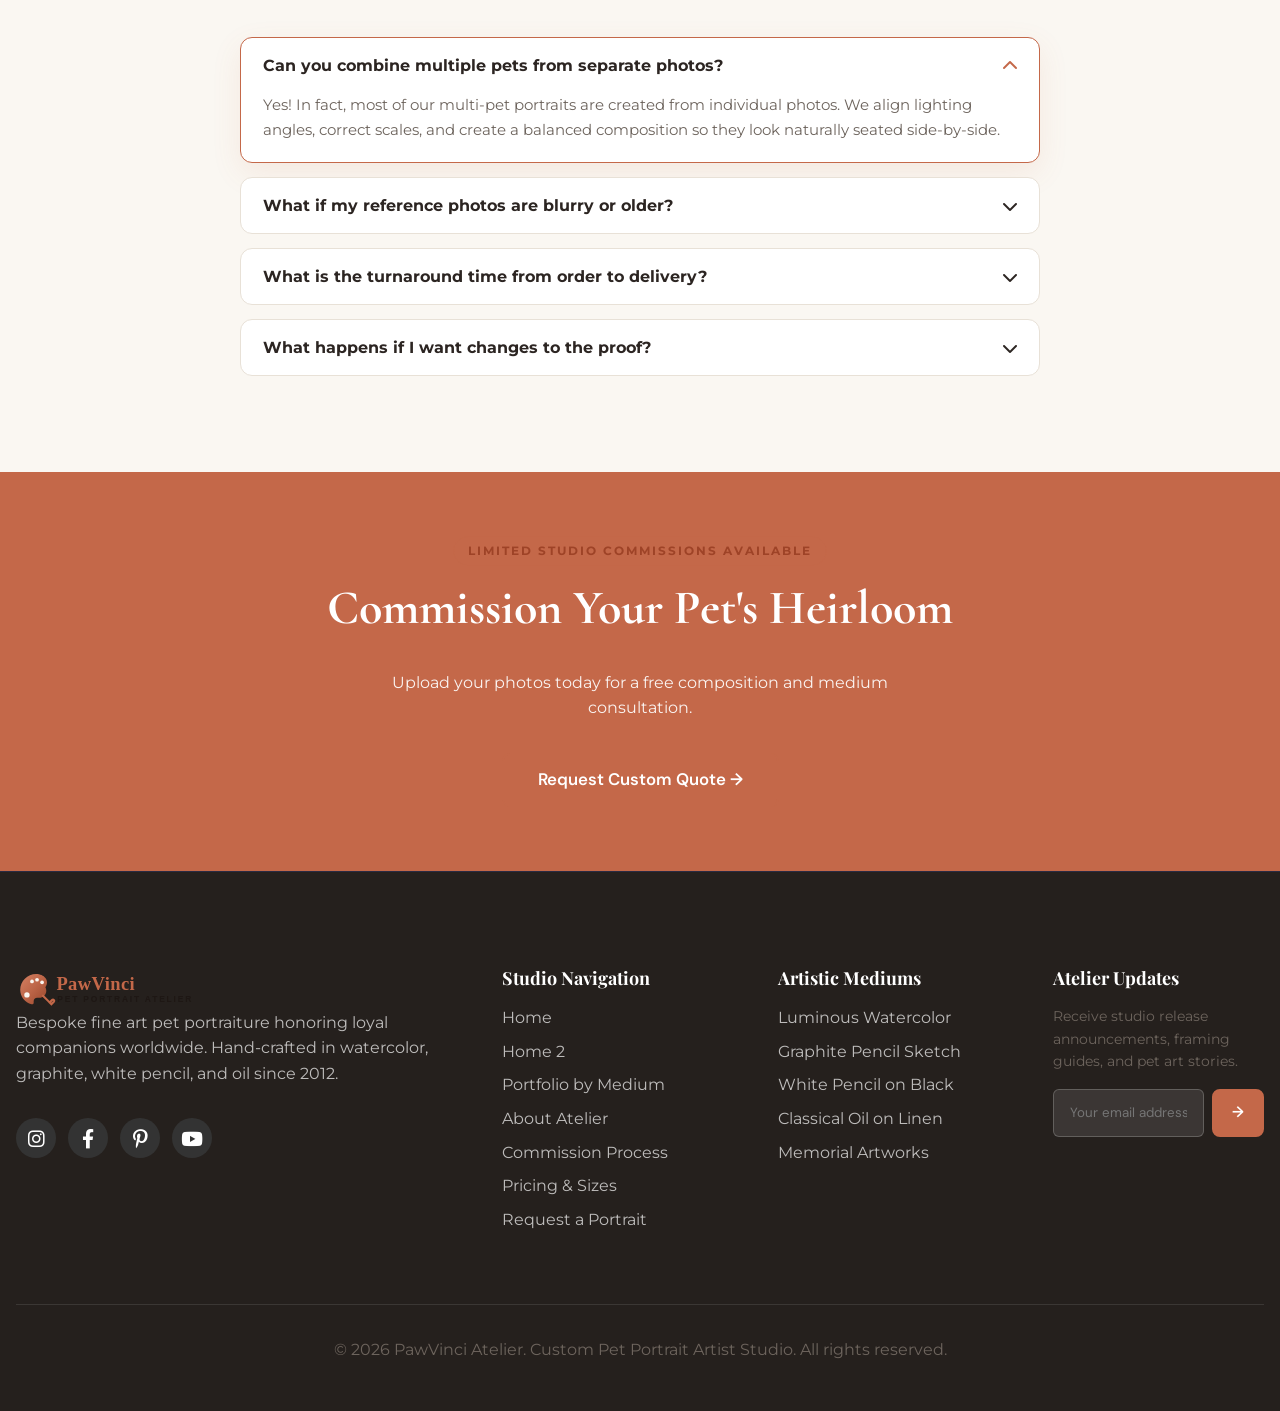
==== commit db1d27b0: "Redesign Home 2, enhance navbar CTA, add comprehensive About page, fix portfolio badges and contact " ====
--- a/index.html
+++ b/index.html
@@ -28,28 +28,47 @@
       font-family: var(--collection-sans);
     }
 
-    /* Collection Hero */
+    /* Collection Hero - Standardized Consistent Height */
     .collection-hero {
       position: relative;
-      padding: 100px 0 70px;
+      min-height: 440px !important;
+      height: 46vh !important;
+      display: flex !important;
+      align-items: center !important;
+      justify-content: center !important;
+      padding: 70px 0 !important;
       text-align: center;
       background: linear-gradient(180deg, rgba(20, 16, 14, 0.78) 0%, rgba(28, 24, 22, 0.88) 100%),
                   url('assets/images/hero-home1.jpg') center/cover no-repeat;
       border-bottom: 1px solid var(--border-color);
       color: #FAF7F2;
+      box-sizing: border-box;
     }
 
     .collection-eyebrow {
       font-size: 0.78rem;
       font-weight: 700;
       text-transform: uppercase;
-      letter-spacing: 2.5px;
-      color: #F2B29B;
-      background: rgba(196, 104, 73, 0.25);
-      padding: 4px 14px;
+      letter-spacing: 2px;
+      color: #9E4327;
+      background: rgba(196, 104, 73, 0.12);
+      border: 1px solid rgba(196, 104, 73, 0.3);
+      padding: 5px 14px;
       border-radius: 20px;
       margin-bottom: 14px;
       display: inline-block;
+    }
+
+    .collection-hero .collection-eyebrow {
+      color: #FCD5C8 !important;
+      background: rgba(196, 104, 73, 0.35) !important;
+      border-color: rgba(252, 213, 200, 0.4) !important;
+    }
+
+    [data-theme="dark"] .collection-eyebrow {
+      color: #F7B7A2 !important;
+      background: rgba(196, 104, 73, 0.24) !important;
+      border-color: rgba(196, 104, 73, 0.4) !important;
     }
 
     .collection-title {
@@ -470,8 +489,9 @@
     <div class="drawer-links">
       <a href="index.html" class="active">Home</a>
       <a href="home2.html">Home 2</a>
+      <a href="about.html">About</a>
       <a href="services.html">Portfolios</a>
-      <a href="about.html">Process</a>
+      <a href="process.html">Process</a>
       <a href="pricing.html">Pricing</a>
       <a href="blog.html">Journal</a>
       <a href="contact.html">Contact</a>
@@ -491,23 +511,28 @@
   <nav class="navbar">
     <div class="container">
       <a href="index.html" class="logo">
-        <img src="assets/images/logo.svg" alt="PawVinci Pet Portrait Studio" style="height: 38px; width: auto;">
+        <img src="assets/images/logo.svg" alt="PawVinci Pet Portrait Studio" style="height: 42px; width: auto;">
       </a>
       <div class="nav-links">
         <a href="index.html" class="active">Home</a>
         <a href="home2.html">Home 2</a>
+        <a href="about.html">About</a>
         <a href="services.html">Portfolios</a>
-        <a href="about.html">Process</a>
+        <a href="process.html">Process</a>
         <a href="pricing.html">Pricing</a>
         <a href="blog.html">Journal</a>
         <a href="contact.html">Contact</a>
       </div>
       <div class="nav-actions">
-        <a href="contact.html" class="btn btn-primary btn-nav">Commission Art</a>
-        <button class="btn-icon rtl-toggle" aria-label="Toggle RTL" title="Toggle RTL"><i
-            class="fa-solid fa-right-left"></i></button>
-        <button class="btn-icon theme-toggle" aria-label="Toggle dark mode" title="Toggle Theme"><i
-            class="fa-solid fa-moon"></i></button>
+        <div class="nav-toggles">
+          <button class="btn-icon rtl-toggle" aria-label="Toggle RTL" title="Toggle RTL"><i
+              class="fa-solid fa-right-left"></i></button>
+          <button class="btn-icon theme-toggle" aria-label="Toggle dark mode" title="Toggle Theme"><i
+              class="fa-solid fa-moon"></i></button>
+        </div>
+        <div class="nav-cta-section">
+          <a href="contact.html" class="btn btn-primary btn-nav">Commission Art</a>
+        </div>
       </div>
       <button class="hamburger" aria-label="Open menu"><i class="fa-solid fa-bars"></i></button>
     </div>
@@ -751,7 +776,7 @@
             museum-grade archival surfaces with 100% devotion.
           </p>
           <div style="display: flex; gap: 16px; flex-wrap: wrap;">
-            <a href="about.html" class="btn btn-primary">Read Commission Process</a>
+            <a href="process.html" class="btn btn-primary">Read Commission Process</a>
             <a href="contact.html" class="btn btn-outline">Send Your Photos &rarr;</a>
           </div>
         </div>
@@ -914,7 +939,7 @@
       <div class="footer-grid fade-in-up">
         <div style="text-align: inherit;">
           <a href="index.html" class="logo">
-            <img src="assets/images/logo.svg" alt="PawVinci Pet Portrait Studio" style="height: 38px; width: auto;">
+            <img src="assets/images/logo.svg" alt="PawVinci Pet Portrait Studio" style="height: 42px; width: auto;">
           </a>
           <p class="footer-desc">Bespoke fine art pet portraiture honoring loyal companions worldwide. Hand-crafted in
             watercolor, graphite, white pencil, and oil since 2012.</p>
@@ -931,7 +956,8 @@
             <li><a href="index.html">Home</a></li>
             <li><a href="home2.html">Home 2</a></li>
             <li><a href="services.html">Portfolio by Medium</a></li>
-            <li><a href="about.html">Commission Process</a></li>
+            <li><a href="about.html">About Atelier</a></li>
+            <li><a href="process.html">Commission Process</a></li>
             <li><a href="pricing.html">Pricing &amp; Sizes</a></li>
             <li><a href="contact.html">Request a Portrait</a></li>
           </ul>
--- a/assets/css/style.css
+++ b/assets/css/style.css
@@ -245,13 +245,13 @@
 }
 
 .logo img {
-  height: 38px;
+  height: 42px;
   width: auto;
   transition: filter 0.3s ease;
 }
 
 [data-theme="dark"] .logo img {
-  filter: brightness(1.15) contrast(1.05);
+  filter: brightness(1.2) contrast(1.05);
 }
 
 .nav-links {
@@ -322,8 +322,25 @@
 .nav-actions {
   display: flex;
   align-items: center;
-  gap: var(--spacing-3);
+  gap: 12px;
   color: var(--text-color);
+}
+
+.nav-toggles {
+  display: flex;
+  align-items: center;
+  gap: 8px;
+}
+
+.nav-cta-section {
+  display: flex;
+  align-items: center;
+  margin-left: 4px;
+}
+
+[dir="rtl"] .nav-cta-section {
+  margin-left: 0;
+  margin-right: 4px;
 }
 
 .nav-actions .btn-icon,
@@ -392,20 +409,27 @@
   padding: 8px;
 }
 
-/* 6. Hero */
-.hero {
+/* 6. Hero - Consistent Height Across All Pages */
+.hero,
+.collection-hero,
+.lg-hero,
+.page-hero {
   background-size: cover;
   background-position: center;
-  min-height: 600px;
-  height: 100vh;
+  min-height: 440px !important;
+  height: 46vh !important;
   position: relative;
-  display: flex;
-  align-items: center;
+  display: flex !important;
+  align-items: center !important;
+  justify-content: center !important;
   text-align: center;
-  color: #fff;
-}
-
-.hero::before {
+  color: #FAF7F2;
+  padding: 70px 0 !important;
+  box-sizing: border-box;
+}
+
+.hero::before,
+.page-hero::before {
   content: '';
   position: absolute;
   inset: 0;
@@ -413,23 +437,46 @@
   z-index: 1;
 }
 
-.hero-content {
+.hero-content,
+.collection-hero > .container,
+.lg-hero > .container,
+.page-hero > .container {
   position: relative;
   z-index: 2;
-  max-width: 800px;
+  max-width: 820px;
   margin: 0 auto;
 }
 
-.hero h1 {
-  color: #fff;
-  margin-bottom: var(--spacing-4);
-  font-size: clamp(3rem, 6vw, 5rem);
-}
-
-.hero p {
-  color: rgba(255, 255, 255, 0.9);
-  font-size: 1.125rem;
-  margin-bottom: var(--spacing-6);
+.hero h1,
+.collection-hero h1,
+.lg-hero h1,
+.page-hero h1 {
+  color: #FAF7F2;
+  margin-bottom: var(--spacing-3);
+  font-size: clamp(2.3rem, 5vw, 3.8rem);
+  line-height: 1.15;
+}
+
+.hero p,
+.collection-hero p,
+.lg-hero p,
+.page-hero p {
+  color: rgba(250, 247, 242, 0.92);
+  font-size: 1.1rem;
+  max-width: 720px;
+  margin-left: auto;
+  margin-right: auto;
+}
+
+@media (max-width: 768px) {
+  .hero,
+  .collection-hero,
+  .lg-hero,
+  .page-hero {
+    min-height: 380px !important;
+    height: auto !important;
+    padding: 55px 0 45px !important;
+  }
 }
 
 /* 7. Cards & Grid */
@@ -715,6 +762,12 @@
   box-shadow: 0 0 15px rgba(105, 201, 208, 0.5);
 }
 
+.social-icon.pinterest:hover {
+  background: #E60023;
+  box-shadow: 0 0 15px rgba(230, 0, 35, 0.5);
+  color: #fff;
+}
+
 /* 11. Forms */
 .form-group {
   margin-bottom: var(--spacing-4);
@@ -735,7 +788,7 @@
   border: 1px solid var(--border-color);
   background: var(--bg-color);
   color: var(--text-color);
-  border-radius: 4px;
+  border-radius: 6px;
   font-family: var(--font-body);
   transition: border-color 0.3s ease;
 }
@@ -743,6 +796,33 @@
 .form-control:focus {
   outline: none;
   border-color: var(--primary);
+}
+
+select.form-control,
+.form-select {
+  background-color: var(--surface-color);
+  color: var(--text-color);
+  cursor: pointer;
+}
+
+select.form-control option,
+.form-select option {
+  background-color: var(--surface-color);
+  color: var(--text-color);
+  padding: 10px;
+}
+
+[data-theme="dark"] select.form-control,
+[data-theme="dark"] .form-select {
+  background-color: #25201D !important;
+  color: #FAF6F0 !important;
+  border-color: #4A3E39 !important;
+}
+
+[data-theme="dark"] select.form-control option,
+[data-theme="dark"] .form-select option {
+  background-color: #25201D !important;
+  color: #FAF6F0 !important;
 }
 
 textarea.form-control {
@@ -1867,6 +1947,25 @@
   display: flex !important;
   flex-direction: column !important;
   flex: 1 !important;
+  align-items: flex-start !important;
+}
+
+.medium-hero-card > div:last-child > * {
+  width: 100%;
+}
+
+.medium-hero-card .medium-badge,
+.medium-badge {
+  display: inline-flex !important;
+  align-items: center !important;
+  align-self: flex-start !important;
+  width: fit-content !important;
+  max-width: fit-content !important;
+  font-size: 0.8rem;
+  font-weight: 600;
+  padding: 4px 12px;
+  border-radius: 20px;
+  margin-bottom: 12px !important;
 }
 
 .medium-hero-card .medium-feature-list {
@@ -2084,3 +2183,50 @@
   font-size: 1rem;
   opacity: 0.8;
 }
+
+/* 21. High Contrast Section Labels & Eyebrows (Light & Dark Mode) */
+.collection-eyebrow,
+.lg-eyebrow,
+.gallery-tag-pill,
+.section-eyebrow {
+  font-size: 0.78rem;
+  font-weight: 700;
+  text-transform: uppercase;
+  letter-spacing: 2px;
+  color: #9E4327 !important; /* Deep rich terracotta with 5.5:1 contrast against light cream */
+  background: rgba(196, 104, 73, 0.12) !important;
+  border: 1px solid rgba(196, 104, 73, 0.3) !important;
+  padding: 5px 14px;
+  border-radius: 20px;
+  margin-bottom: 14px;
+  display: inline-block;
+}
+
+/* In dark hero headers & dark banners */
+.hero .collection-eyebrow,
+.hero .lg-eyebrow,
+.hero .gallery-tag-pill,
+.collection-hero .collection-eyebrow,
+.lg-hero .lg-eyebrow,
+.page-hero .collection-eyebrow,
+.page-hero .lg-eyebrow,
+.page-hero .gallery-tag-pill {
+  color: #FCD5C8 !important;
+  background: rgba(196, 104, 73, 0.35) !important;
+  border-color: rgba(252, 213, 200, 0.4) !important;
+}
+
+/* In dark mode */
+[data-theme="dark"] .collection-eyebrow,
+[data-theme="dark"] .lg-eyebrow,
+[data-theme="dark"] .gallery-tag-pill,
+[data-theme="dark"] .section-eyebrow {
+  color: #F7B7A2 !important;
+  background: rgba(196, 104, 73, 0.24) !important;
+  border-color: rgba(196, 104, 73, 0.4) !important;
+}
+
+/* Contact page layout alignment to eliminate dead space */
+.contact-grid {
+  align-items: start !important;
+}
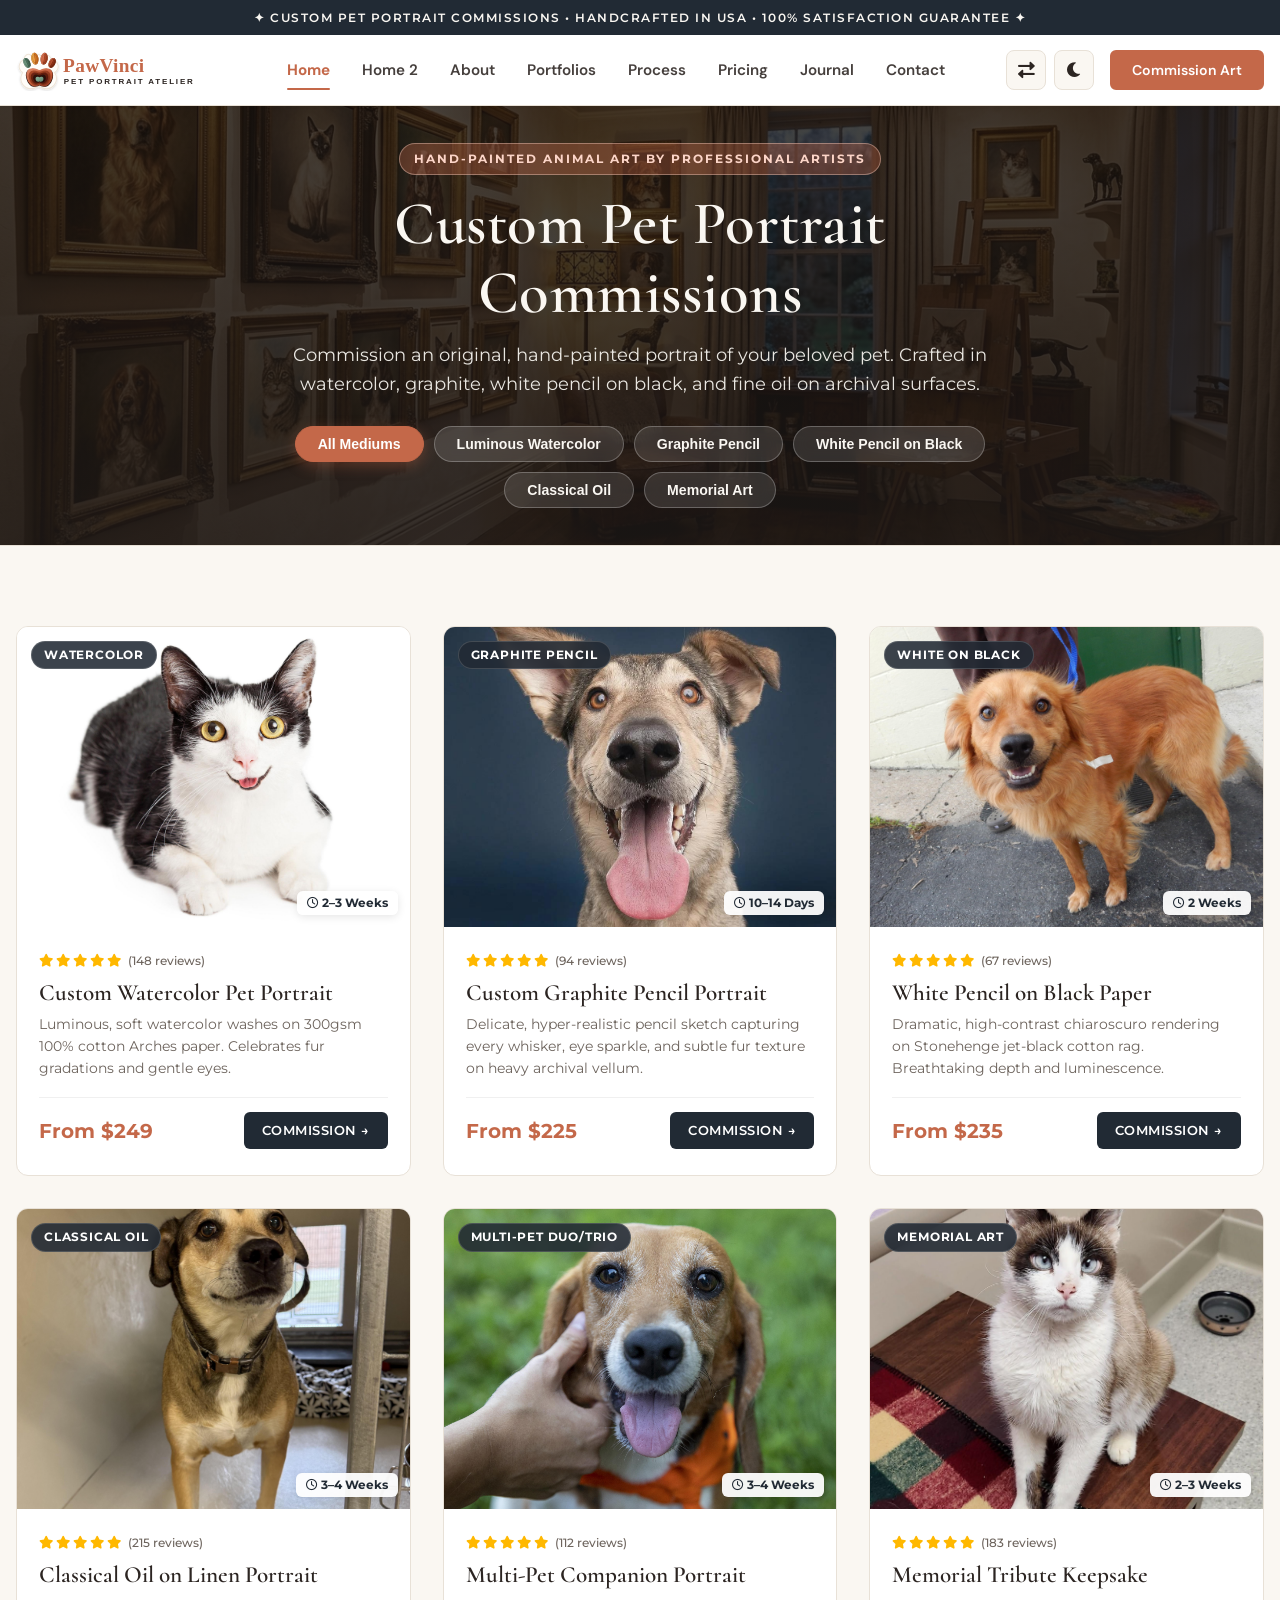
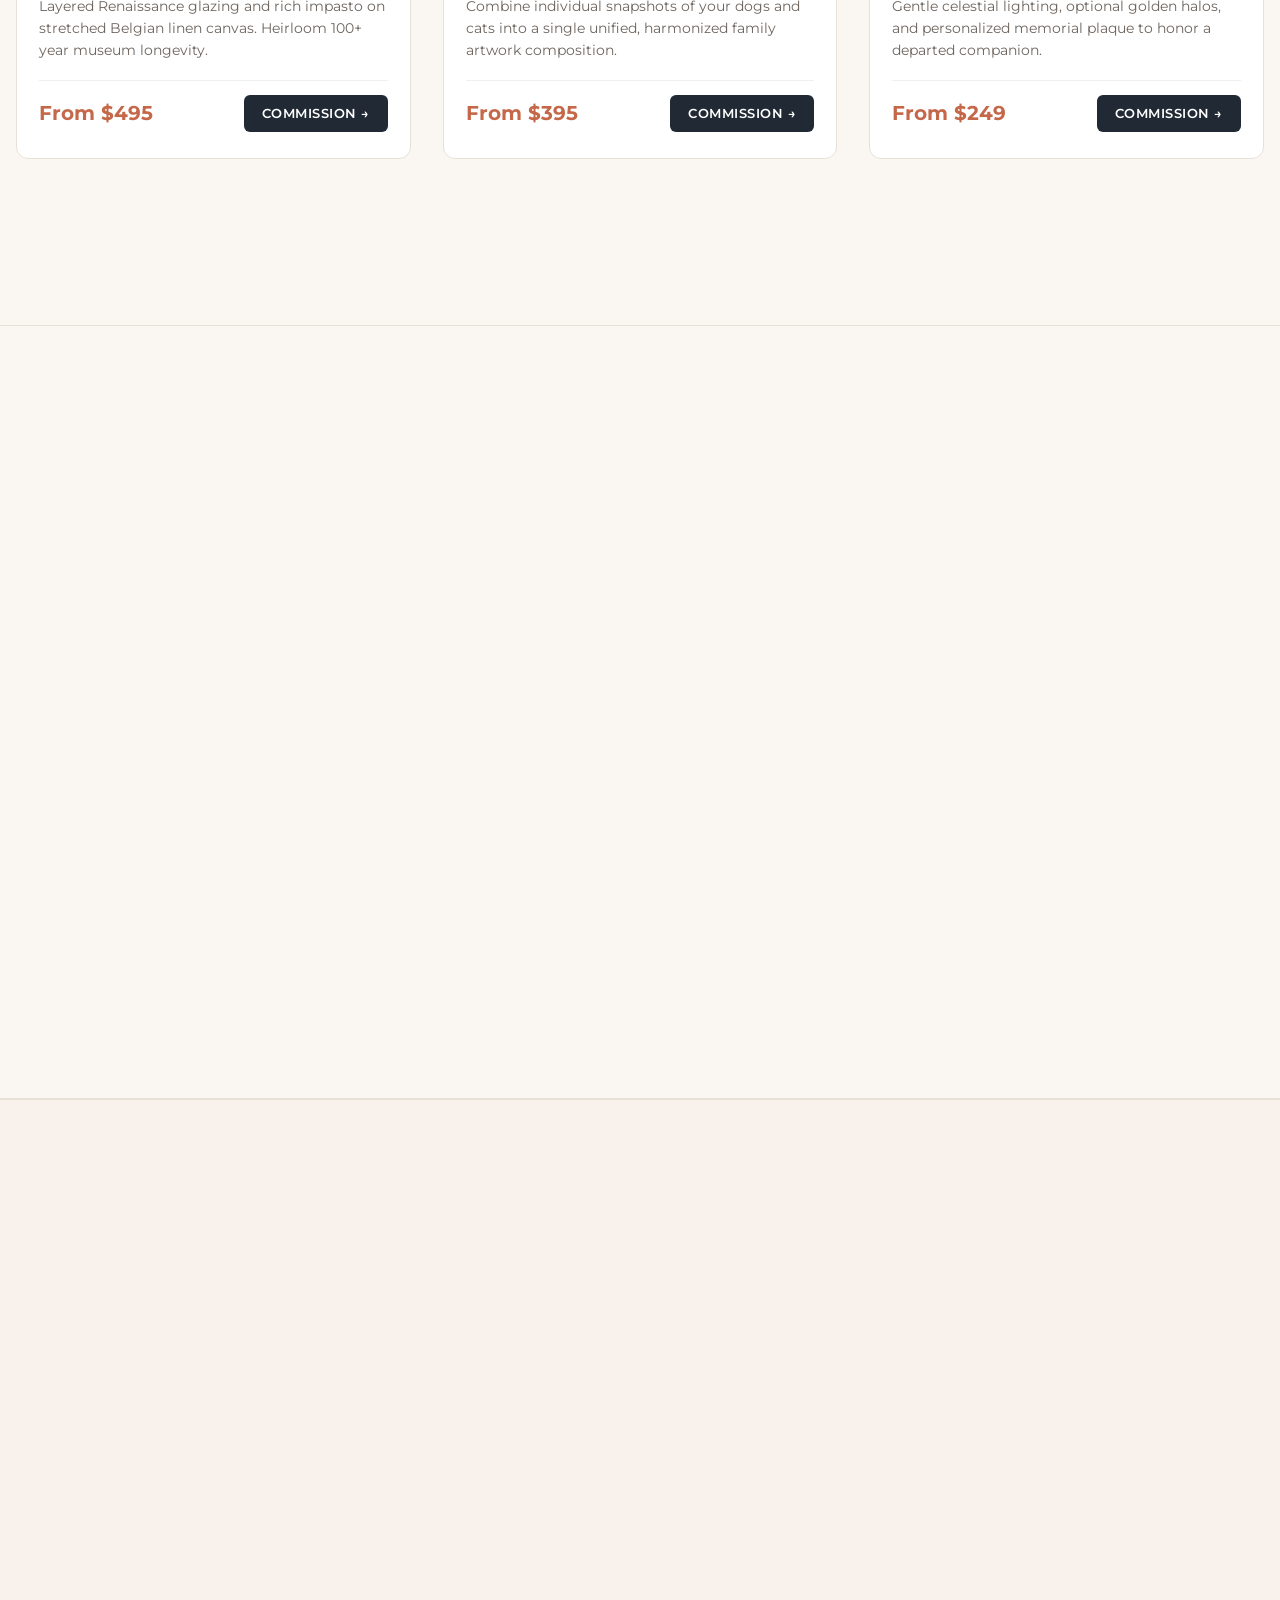
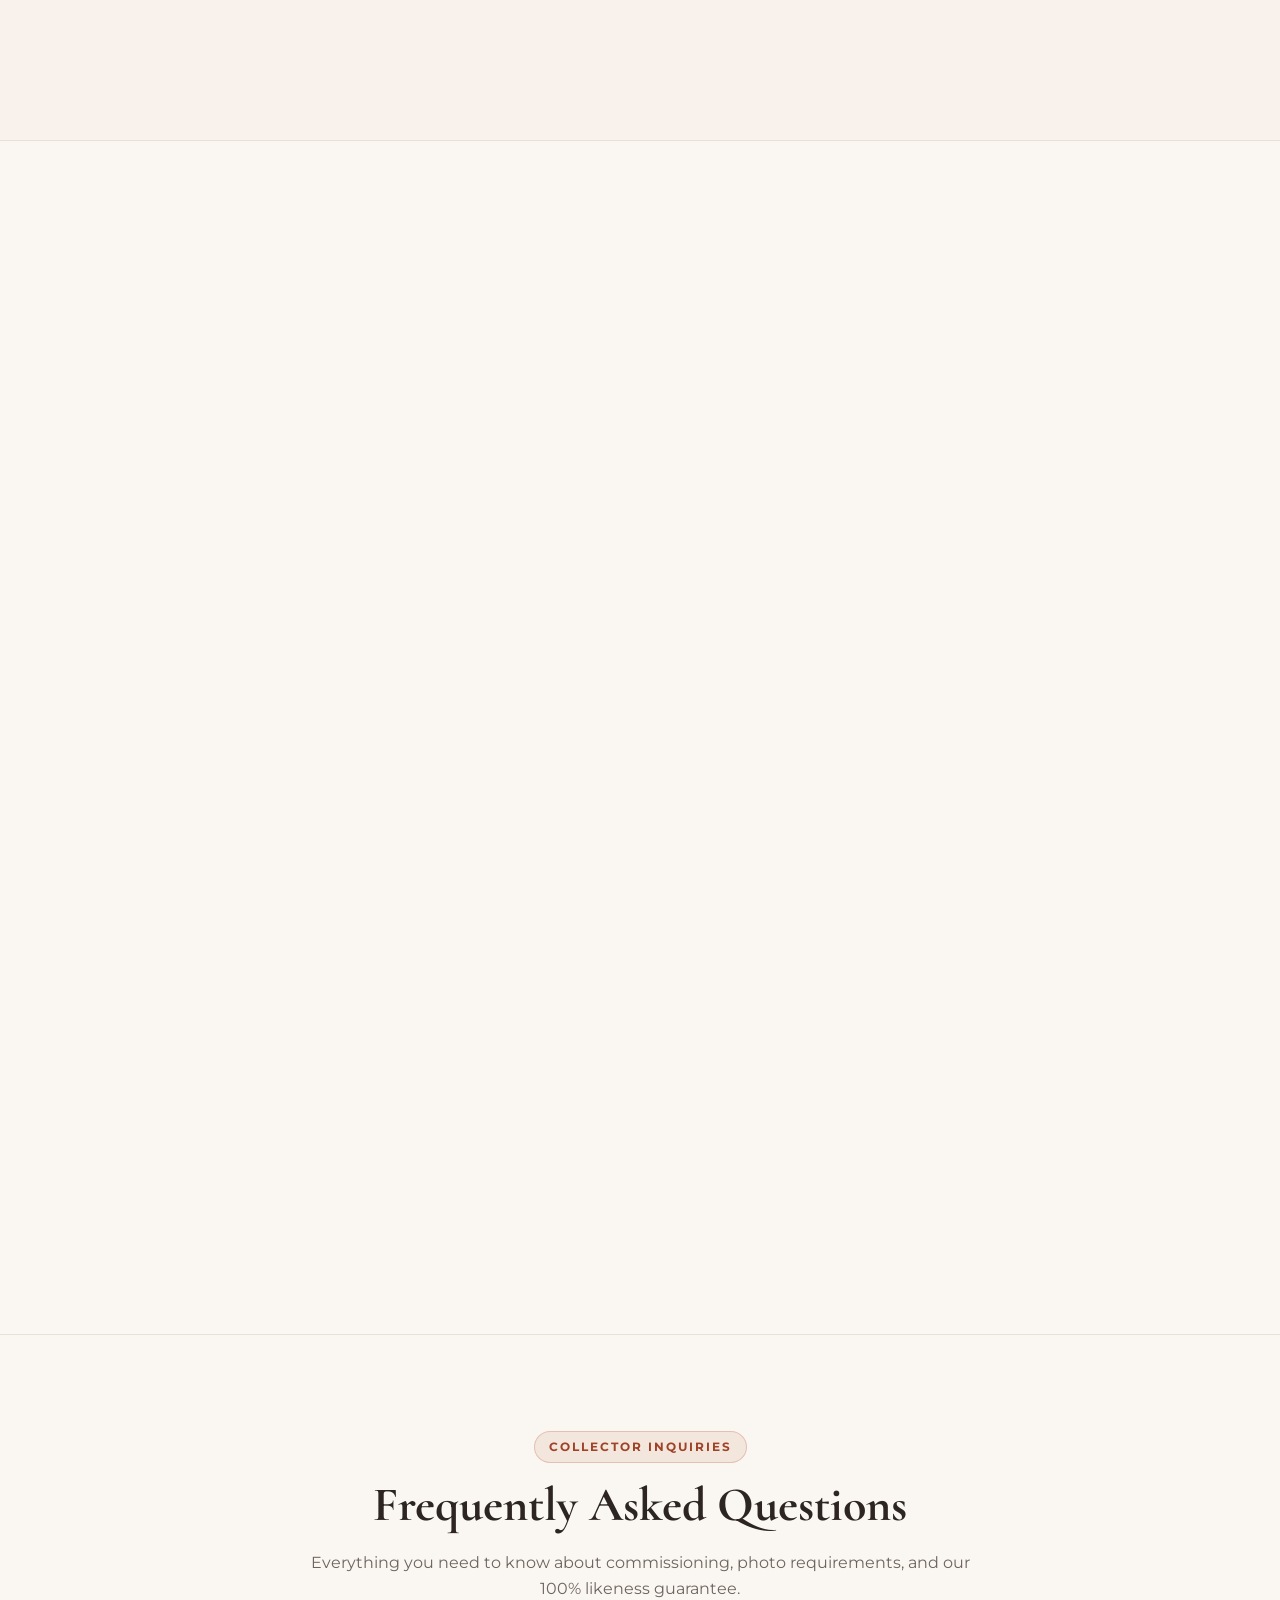
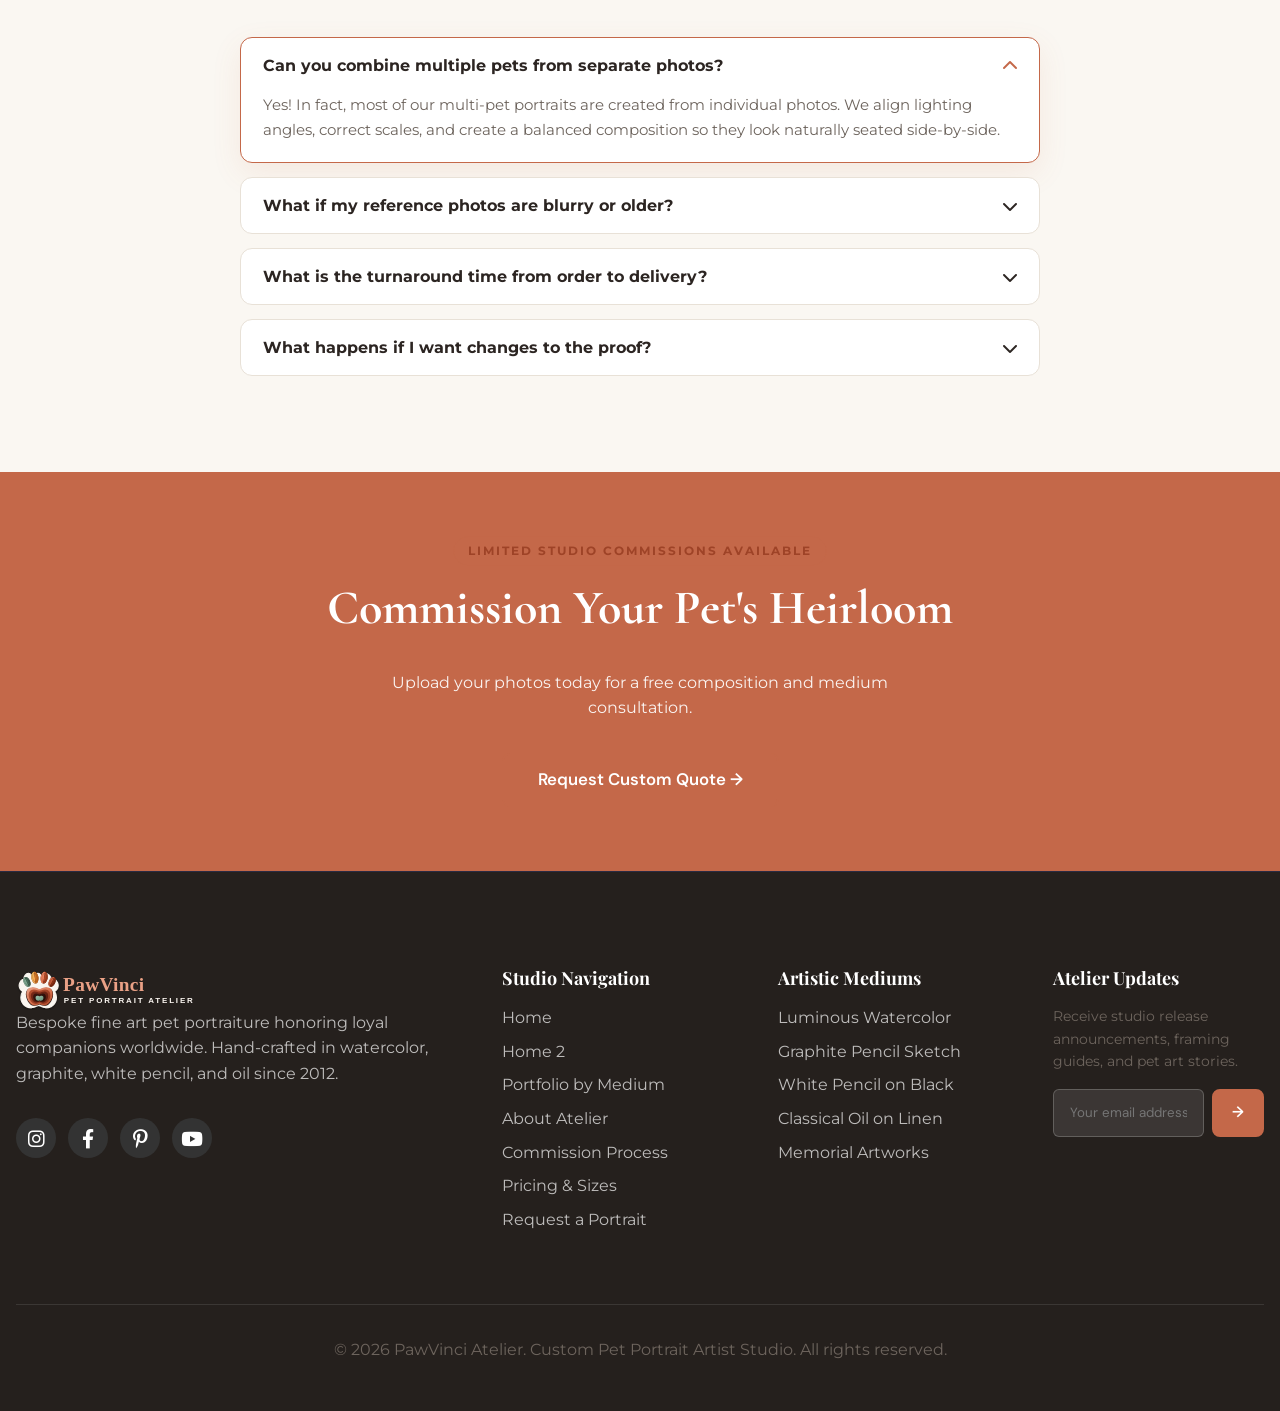
==== commit 9e0ada3d: "Update logo icon system, mobile 360 hero padding, and about page layout & icons" ====
--- a/index.html
+++ b/index.html
@@ -120,6 +120,74 @@
       box-shadow: 0 4px 14px rgba(196, 104, 73, 0.35);
     }
 
+    /* Mobile Responsive Optimizations for Homepage 1 Hero */
+    @media (max-width: 768px) {
+      .collection-hero {
+        height: auto !important;
+        min-height: unset !important;
+        padding-top: 60px !important;
+        padding-bottom: 85px !important;
+        display: block !important;
+      }
+    }
+
+    @media (max-width: 480px) {
+      .collection-hero {
+        height: auto !important;
+        min-height: unset !important;
+        padding-top: 50px !important;
+        padding-bottom: 95px !important;
+      }
+      .collection-title {
+        font-size: 2.1rem !important;
+        margin-bottom: 14px !important;
+      }
+      .collection-lead {
+        font-size: 0.98rem !important;
+        margin-bottom: 22px !important;
+      }
+      .collection-filter-bar {
+        margin-top: 20px !important;
+        margin-bottom: 15px !important;
+      }
+    }
+
+    /* Mobile 360px and small viewports: Substantial bottom padding & comfort breathing room */
+    @media (max-width: 380px) {
+      .collection-hero {
+        height: auto !important;
+        min-height: unset !important;
+        padding-top: 45px !important;
+        padding-bottom: 110px !important; /* Substantially increased bottom padding for mobile 360 */
+      }
+      .collection-eyebrow {
+        font-size: 0.72rem !important;
+        padding: 4px 12px !important;
+        margin-bottom: 12px !important;
+      }
+      .collection-title {
+        font-size: 1.85rem !important;
+        line-height: 1.2 !important;
+        margin-bottom: 12px !important;
+      }
+      .collection-lead {
+        font-size: 0.92rem !important;
+        line-height: 1.55 !important;
+        margin-bottom: 20px !important;
+        padding: 0 4px !important;
+      }
+      .collection-filter-bar {
+        margin-top: 18px !important;
+        margin-bottom: 25px !important;
+        gap: 8px !important;
+      }
+      .filter-pill {
+        padding: 8px 16px !important;
+        font-size: 0.82rem !important;
+      }
+    }
+
+
     /* Studio Journey Steps */
     .steps-grid {
       display: grid;
@@ -939,7 +1007,7 @@
       <div class="footer-grid fade-in-up">
         <div style="text-align: inherit;">
           <a href="index.html" class="logo">
-            <img src="assets/images/logo.svg" alt="PawVinci Pet Portrait Studio" style="height: 42px; width: auto;">
+            <img src="assets/images/logo-dark.svg" alt="PawVinci Pet Portrait Studio" style="height: 42px; width: auto;">
           </a>
           <p class="footer-desc">Bespoke fine art pet portraiture honoring loyal companions worldwide. Hand-crafted in
             watercolor, graphite, white pencil, and oil since 2012.</p>
--- a/assets/css/style.css
+++ b/assets/css/style.css
@@ -251,7 +251,7 @@
 }
 
 [data-theme="dark"] .logo img {
-  filter: brightness(1.2) contrast(1.05);
+  filter: none;
 }
 
 .nav-links {
